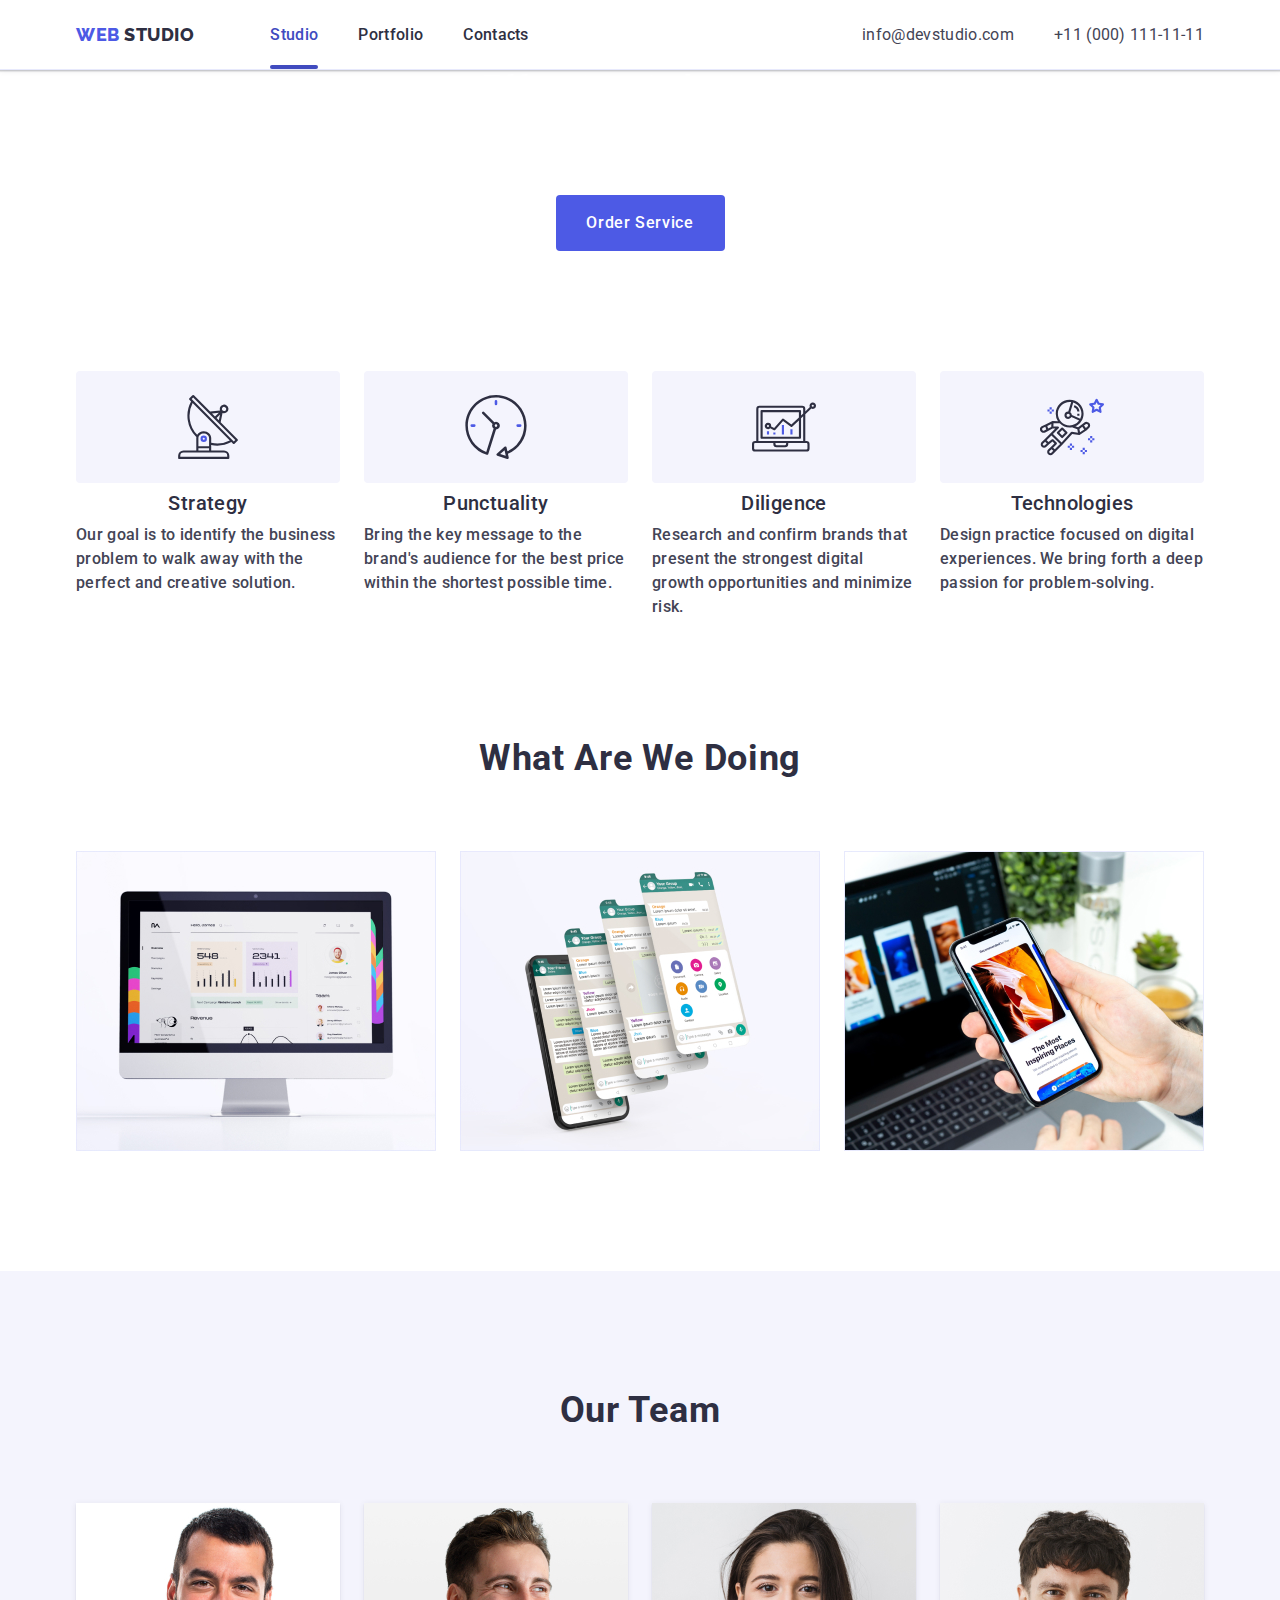
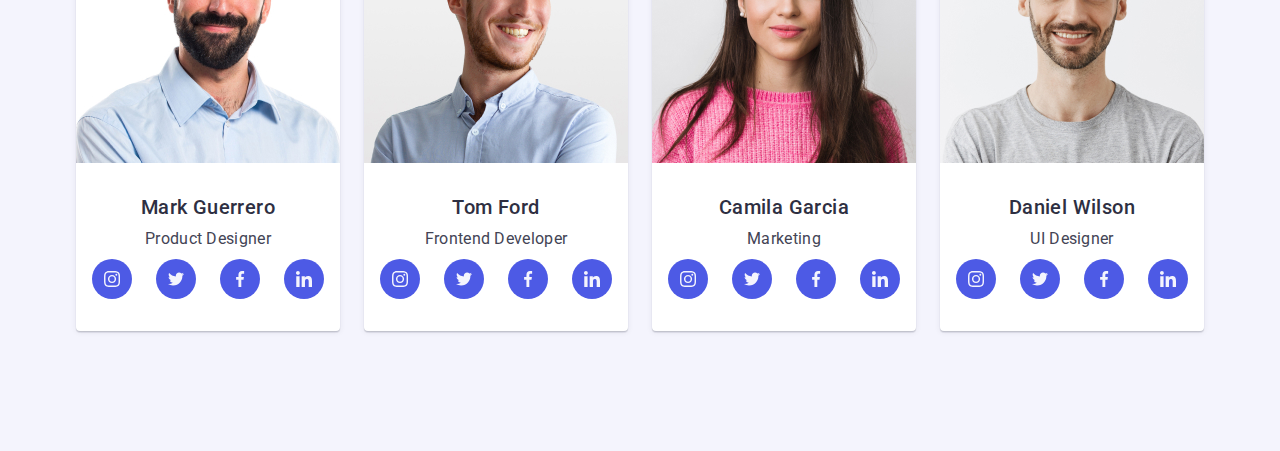
==== index.html @ 435ebafd "upg" ====
<!DOCTYPE html>
<html lang="en">

<head>
    <meta charset="UTF-8">
    <meta http-equiv="X-UA-Compatible" content="IE=edge">
    <meta name="viewport" content="width=device-width, initial-scale=1.0">
    <title>Studio</title>
    <link rel="preconnect" href="https://fonts.googleapis.com">
    <link rel="preconnect" href="https://fonts.gstatic.com" crossorigin>
    <link href="https://fonts.googleapis.com/css2?family=Raleway:wght@800&family=Roboto:wght@400;500;700&display=swap"
        rel="stylesheet">
    <link rel="stylesheet"
        href="https://cdnjs.cloudflare.com/ajax/libs/modern-normalize/1.1.0/modern-normalize.min.css">
    <link rel="stylesheet" href="./css/styles.css">
</head>

<body class="body">


    <!-- Header -->
    <header class="page-header">
        <div class="container header-container">
            <nav class="nav-logo">
                <a class="logo link" href="./index.html">Web
                    <span class="log">Studio</span>
                </a>

                <ul class="list list-menu">
                    <li class="list-menu-link">
                        <a class="menu link current" href="./index.html">Studio</a>
                    </li>
                    <li>
                        <a class="menu link" href="./portfolio.html">Portfolio</a>
                    </li>
                    <li>
                        <a class="menu link" href="">Contacts</a>
                    </li>
                </ul>
            </nav>

            <button type="button" class="mobile-menu-open js-open-menu" aria-expanded="false"
                aria-controls="mobile-menu">
                <svg class="mobile-menu-icon" width="32" height="22">
                    <use href="./images/icons.svg#icon-burger"></use>
                </svg>
            </button>

            <address class="address">
                <ul class="list numbers">
                    <li><a class="info link" href="mailto:info@devstudio.com">info@devstudio.com</a></li>
                    <li><a class="info link" href="tel:+110001111111">+11 (000) 111-11-11</a></li>
                </ul>
            </address>
        </div>

        <div class="mobile-menu js-menu-container">
            <div class="container mobile-menu-container">
                <button class="mobile-menu-close-btn js-close-menu">
                    <svg class="mobile-menu-close-icon" width="8" height="8">
                        <use href="./images/icons.svg#icon-close-black-18dp-2-1"></use>
                    </svg>
                </button>

                <ul class="mobile-menu-list">
                    <li class="mobile-menu-navigation">
                        <a href="./index.html">Studio</a>

                    </li>
                    <li class="mobile-menu-navigation">
                        <a href="./portfolio.html">Portfolio</a>
                    </li>
                    <li class="mobile-menu-navigation">
                        <a href="">Contacts</a>
                    </li>
                </ul>
                <address class="mobile-address">
                    <ul class="mobile-menu-address">
                        <li class="mobile-number mobile-item">
                            <a href="tel:+110001111111">+11 (000) 111-11-11</a>
                        </li>
                        <li class="mobile-mail mobile-item">
                            <a href="mailto:info@devstudio.com">
                                <h3>info@devstudio.com</h3>
                            </a>
                        </li>
                    </ul>
                </address>
                <div class="mobile-social-links">
                    <ul class="mobile-menu-social">
                        <li class="mobile-social-list">
                            <a class="mobile-social-list-icon" href="">
                                <svg class="mobile-button-icon" width="24" height="24">
                                    <use href="./images/icons.svg#icon-instagram"></use>
                                </svg>
                            </a>
                        </li>
                        <li class="mobile-social-list">
                            <a class="mobile-social-list-icon" href="">
                                <svg class="mobile-button-icon" width="24" height="24">
                                    <use href="./images/icons.svg#icon-twitter"></use>
                                </svg>
                            </a>
                        </li>
                        <li class="mobile-social-list">
                            <a class="mobile-social-list-icon" href="">
                                <svg class="mobile-button-icon" width="24" height="24">
                                    <use href="./images/icons.svg#icon-facebook"></use>
                                </svg>
                            </a>
                        </li>
                        <li class="mobile-social-list">
                            <a class="mobile-social-list-icon" href="">
                                <svg class="mobile-button-icon" width="24" height="24">
                                    <use href="./images/icons.svg#icon-linkedin"></use>
                                </svg>
                            </a>
                        </li>
                    </ul>
                </div>
            </div>
        </div>

    </header>

    <!-- Main -->
    <main class="main-content">

        <section class="one">
            <div class="container">
                <h1 class="hero">Effective Solutions for Your Business</h1>
                <button class="button" type="button" data-modal-open>Order Service</button>
            </div>
        </section>

        <section class="two">
            <div class="container">
                <h2 class="hidden" hidden>features</h2>
                <ul class="list tech">
                    <li class="first-tech">
                        <div class="icon-background">
                            <svg class="icon-antenna" width="64" height="64">
                                <use href="./images/icons.svg#icon-antenna"></use>
                            </svg>
                        </div>
                        <h3 class="features point">Strategy</h3>
                        <p class="features-text">Our goal is to identify the business problem to walk away with the
                            perfect
                            and creative
                            solution.
                        </p>
                    </li>
                    <li class="first-tech">
                        <div class="icon-background">
                            <svg class="icon-antenna" width="64" height="64">
                                <use href="./images/icons.svg#icon-clock"></use>
                            </svg>
                        </div>
                        <h3 class="features point">Punctuality</h3>
                        <p class="features-text">Bring the key message to the brand's audience for the best price
                            within
                            the
                            shortest possible
                            time.
                        </p>
                    </li>
                    <li class="first-tech">
                        <div class="icon-background">
                            <svg class="icon-antenna" width="64" height="64">
                                <use href="./images/icons.svg#icon-diagram"></use>
                            </svg>
                        </div>
                        <h3 class="features point">Diligence</h3>
                        <p class="features-text">Research and confirm brands that present the strongest digital
                            growth
                            opportunities and minimize
                            risk.
                        </p>
                    </li>
                    <li class="first-tech">
                        <div class="icon-background">
                            <svg class="icon-antenna" width="64" height="64">
                                <use href="./images/icons.svg#icon-astronaut"></use>
                            </svg>
                        </div>
                        <h3 class="features point">Technologies</h3>
                        <p class="features-text">Design practice focused on digital experiences. We bring forth a
                            deep
                            passion for
                            problem-solving.
                        </p>
                    </li>
                </ul>
            </div>
        </section>

        <section class="three">
            <div class="container">
                <h2 class="work">What are we doing</h2>
                <ul class="list works">
                    <li class="examples"><img src="./images/img1.jpg" alt="Computer" width="360"></li>
                    <li class="examples"><img src="./images/img2.jpg" alt="Phone" width="360"></li>
                    <li class="examples"><img src="./images/img3.jpg" alt="Computer-Phone" width="360"></li>
                </ul>
            </div>
        </section>

        <section class="four">
            <div class="container">
                <h2 class="team">Our Team</h2>
                <ul class="list workers">

                    <li class="image"><img src="./images/i1.jpg" alt="Photo" width="264">
                        <div class="name">
                            <h3 class="features names">Mark Guerrero</h3>
                            <p class="features-text position">Product Designer</p>
                            <ul class="social">
                                <li class="social-list">
                                    <a class="social-list-icon" href="">
                                        <svg class="button-icon" width="16" height="16">
                                            <use href="./images/icons.svg#icon-instagram"></use>
                                        </svg>
                                    </a>
                                </li>
                                <li class="social-list">
                                    <a class="social-list-icon" href="">
                                        <svg class="button-icon" width="16" height="16">
                                            <use href="./images/icons.svg#icon-twitter"></use>
                                        </svg>
                                    </a>
                                </li>
                                <li class="social-list">
                                    <a class="social-list-icon" href="">
                                        <svg class="button-icon" width="16" height="16">
                                            <use href="./images/icons.svg#icon-facebook"></use>
                                        </svg>
                                    </a>
                                </li>
                                <li class="social-list">
                                    <a class="social-list-icon" href="">
                                        <svg class="button-icon" width="16" height="16">
                                            <use href="./images/icons.svg#icon-linkedin"></use>
                                        </svg>
                                    </a>
                                </li>

                            </ul>
                        </div>
                    </li>

                    <li class="image"><img src="./images/i2.jpg" alt="Photo" width="264">
                        <div class="name">
                            <h3 class="features names">Tom Ford</h3>
                            <p class="features-text position">Frontend Developer</p>
                            <ul class="social">
                                <li class="social-list">
                                    <a class="social-list-icon" href="">
                                        <svg class="button-icon" width="16" height="16">
                                            <use href="./images/icons.svg#icon-instagram"></use>
                                        </svg>
                                    </a>
                                </li>
                                <li class="social-list">
                                    <a class="social-list-icon" href="">
                                        <svg class="button-icon" width="16" height="16">
                                            <use href="./images/icons.svg#icon-twitter"></use>
                                        </svg>
                                    </a>
                                </li>
                                <li class="social-list">
                                    <a class="social-list-icon" href="">
                                        <svg class="button-icon" width="16" height="16">
                                            <use href="./images/icons.svg#icon-facebook"></use>
                                        </svg>
                                    </a>
                                </li>
                                <li class="social-list">
                                    <a class="social-list-icon" href="">
                                        <svg class="button-icon" width="16" height="16">
                                            <use href="./images/icons.svg#icon-linkedin"></use>
                                        </svg>
                                    </a>
                                </li>

                            </ul>
                        </div>
                    </li>

                    <li class="image"><img src="./images/i3.jpg" alt="Photo" width="264">
                        <div class="name">
                            <h3 class="features names">Camila Garcia</h3>
                            <p class="features-text position">Marketing</p>
                            <ul class="social">
                                <li class="social-list">
                                    <a class="social-list-icon" href="">
                                        <svg class="button-icon" width="16" height="16">
                                            <use href="./images/icons.svg#icon-instagram"></use>
                                        </svg>
                                    </a>
                                </li>
                                <li class="social-list">
                                    <a class="social-list-icon" href="">
                                        <svg class="button-icon" width="16" height="16">
                                            <use href="./images/icons.svg#icon-twitter"></use>
                                        </svg>
                                    </a>
                                </li>
                                <li class="social-list">
                                    <a class="social-list-icon" href="">
                                        <svg class="button-icon" width="16" height="16">
                                            <use href="./images/icons.svg#icon-facebook"></use>
                                        </svg>
                                    </a>
                                </li>
                                <li class="social-list">
                                    <a class="social-list-icon" href="">
                                        <svg class="button-icon" width="16" height="16">
                                            <use href="./images/icons.svg#icon-linkedin"></use>
                                        </svg>
                                    </a>
                                </li>

                            </ul>
                        </div>
                    </li>

                    <li class="image"><img src="./images/i4.jpg" alt="Photo" width="264">
                        <div class="name">
                            <h3 class="features names">Daniel Wilson</h3>
                            <p class="features-text position">UI Designer</p>
                            <ul class="social">
                                <li class="social-list">
                                    <a class="social-list-icon" href="">
                                        <svg class="button-icon" width="16" height="16">
                                            <use href="./images/icons.svg#icon-instagram"></use>
                                        </svg>
                                    </a>
                                </li>
                                <li class="social-list">
                                    <a class="social-list-icon" href="">
                                        <svg class="button-icon" width="16" height="16">
                                            <use href="./images/icons.svg#icon-twitter"></use>
                                        </svg>
                                    </a>
                                </li>
                                <li class="social-list">
                                    <a class="social-list-icon" href="">
                                        <svg class="button-icon" width="16" height="16">
                                            <use href="./images/icons.svg#icon-facebook"></use>
                                        </svg>
                                    </a>
                                </li>
                                <li class="social-list">
                                    <a class="social-list-icon" href="">
                                        <svg class="button-icon" width="16" height="16">
                                            <use href="./images/icons.svg#icon-linkedin"></use>
                                        </svg>
                                    </a>
                                </li>

                            </ul>
                        </div>
                    </li>
                </ul>
            </div>
        </section>

        <!-- <section class="five">
            <div class="container">
                <h2 class="customers">Customers</h2>
                <ul class="customers-list">
                    <li class="customers-list-icon">
                        <a class="customers-icon" href="">
                            <svg class="customer" width="104" height="56">
                                <use href="./images/icons.svg#icon-customers1"></use>
                            </svg>
                        </a>
                    </li>
                    <li class="customers-list-icon">
                        <a class="customers-icon" href="">
                            <svg class="customer" width="104" height="56">
                                <use href="./images/icons.svg#icon-customers2"></use>
                            </svg>
                        </a>
                    </li>
                    <li class="customers-list-icon">
                        <a class="customers-icon" href="">
                            <svg class="customer" width="104" height="56">
                                <use href="./images/icons.svg#icon-customers3"></use>
                            </svg>
                        </a>
                    </li>
                    <li class="customers-list-icon">
                        <a class="customers-icon" href="">
                            <svg class="customer" width="104" height="56">
                                <use href="./images/icons.svg#icon-customers4"></use>
                            </svg>
                        </a>
                    </li>
                    <li class="customers-list-icon">
                        <a class="customers-icon" href="">
                            <svg class="customer" width="104" height="56">
                                <use href="./images/icons.svg#icon-customers5"></use>
                            </svg>
                        </a>
                    </li>
                    <li class="customers-list-icon">
                        <a class="customers-icon" href="">
                            <svg class="customer" width="104" height="56">
                                <use href="./images/icons.svg#icon-customers6"></use>
                            </svg>
                        </a>
                    </li>
                </ul>
            </div>
        </section> -->
    </main>

    <!-- Footer -->

    <!-- <footer class="dawn">

        <div class="container footer">
            <div class="dawn-logo">
                <a class="footer-logo link" href="./index.html">Web
                    <span class="logos">Studio</span>
                </a>
                <p class="solution">Increase the flow of customers and sales for your business with digital
                    marketing &
                    growth solutions.</p>
            </div>

            <div class="social-media-area">
                <p class="media">Social media</p>
                <ul class="media-list">
                    <li class="media-list-text">
                        <a class="social-media" href="">
                            <svg class="social-media-icon" width="24" height="24">
                                <use href="./images/icons.svg#icon-instagram"></use>
                            </svg>
                        </a>
                    </li>
                    <li class="media-list-text">
                        <a class="social-media" href="">
                            <svg class="social-media-icon" width="24" height="24">
                                <use href="./images/icons.svg#icon-twitter"></use>
                            </svg>
                        </a>
                    </li>
                    <li class="media-list-text">
                        <a class="social-media" href="">
                            <svg class="social-media-icon" width="24" height="24">
                                <use href="./images/icons.svg#icon-facebook"></use>
                            </svg>
                        </a>
                    </li>
                    <li class="media-list-text">
                        <a class="social-media" href="">
                            <svg class="social-media-icon" width="24" height="24">
                                <use href="./images/icons.svg#icon-linkedin"></use>
                            </svg>
                        </a>
                    </li>
                </ul>
            </div>

            <div class="subscribe-area">
                <p class="subscribe">Subscribe</p>
                <form class="subscribe-form">
                    <label class="subscribe-email">
                        <input type="email" name="user-email" class="subscribe-email-area" placeholder="E-mail">
                    </label>

                    <button type="submit" class="subscribe-submit">Subscribe
                        <svg class="subscribe-icon" width="24" height="24">
                            <use href="./images/icons.svg#icon-Frame-3"></use>
                        </svg>
                    </button>
                </form>
            </div>
        </div>


    </footer> -->

    <div class="modal is-hidden" data-modal>
        <div class="modal-window">
            <button class="modal-window-close" type="button" data-modal-close>
                <svg class="modal-icon" width="8" height="8">
                    <use href="./images/icons.svg#icon-close-black-18dp-2-1"></use>
                </svg>
            </button>

            <p class="contacts-back">Leave your contacts and we will call you back</p>

            <form class="modal-form">

                <div class="name-form">
                    <label class="modal-form-field" for="user-name">Name</label>
                    <div class="modal-form-input-wrapper">
                        <input id="user-name" type="text" name="user-name" class="modal-form-input" required
                            pattern="[a-zA-Z]+" minlength="5">
                        <svg class="modal-form-input-icon" width="18" height="24">
                            <use href="./images/icons.svg#icon-person-black"></use>
                        </svg>
                    </div>
                </div>

                <div class="name-form">
                    <label class="modal-form-field" for="user-phone">Phone</label>
                    <div class="modal-form-input-wrapper">
                        <input id="user-phone" type="text" name="user-name" class="modal-form-input" required
                            pattern="[0-9]{3}-[0-9]{3}-[0-9]{2}-[0-9]{2}" title="xxx-xxx-xx-xx">
                        <svg class="modal-form-input-icon" width="18" height="24">
                            <use href="./images/icons.svg#icon-phone-black"></use>
                        </svg>
                    </div>
                </div>

                <div class="name-form">
                    <label class="modal-form-field" for="user-email">Email</label>
                    <div class="modal-form-input-wrapper">
                        <input id="user-email" type="text" name="user-name" class="modal-form-input" required
                            title="example@example.com">
                        <svg class="modal-form-input-icon" width="18" height="24">
                            <use href="./images/icons.svg#icon-email-black"></use>
                        </svg>
                    </div>
                </div>

                <div class="modal-form-text">
                    <label class="modal-form-field" for="user-comment">Comment</label>
                    <textarea id="user-comment" name="user-comment" class="modal-form-massage"
                        placeholder="Text input"></textarea>
                </div>

                <div class="checkbox">
                    <input id="user-privacy" type="checkbox" value="true" name="user-privacy"
                        class="modal-form-check visually-hidden">
                    <label for="user-privacy" class="modal-form-check-description">
                        <span class="checkbox-icon">
                            <svg class="modal-form-check-icon" width="10" height="8">
                                <use href="./images/icons.svg#icon-checkbox"></use>
                            </svg>
                        </span>
                        I accept the terms and conditions of the
                        <a class="privacy-policy" href="">Privacy Policy</a>
                    </label>
                </div>

                <button type="submit" class="modal-submit">Send</button>

            </form>
        </div>
    </div>


    <script src="./js/mobile-menu.js"></script>
    <script src="./js/modal.js"></script>
</body>

</html>
---- css/styles.css ----
/* main color #2E2F42 */
/* logo and button colour #4D5AE5 */
/* background color hero #2E2F42 */
/* text colour hero #ffffff */
/* <p> colour #434455 */
:root {
  --main-text-color: #2e2f42;
  --logo-button-color: #4d5ae5;
  --background-hero-color: #2e2f42;
  --paragraph-color: #434455;
}

img {
  display: block;
}

/* .container {
  width: 1158px;
  margin: 0 auto;
  padding-left: 15px;
  padding-right: 15px;
} */

ul {
  margin: 0;
  padding: 0;
}

a {
  text-decoration: none;
}

li {
  list-style: none;
}

h1,
h2,
h3,
p {
  margin: 0;
}

/*=================== Body ==================*/

.body {
  font-family: "Roboto", sans-serif;
  color: #434455;
  background-color: #ffffff;
}

/*===================== Header ========================*/

.page-header {
  border-bottom: 1px solid #e7e9fc;
  box-shadow: 0px 2px 1px rgba(46, 47, 66, 0.08),
    0px 1px 1px rgba(46, 47, 66, 0.16), 0px 1px 6px rgba(46, 47, 66, 0.08);
}
.header-container {
  display: flex;
}

/* ==============LOGO=============== */

.logo {
  font-family: "Raleway", sans-serif;
  font-weight: 800;
  font-size: 18px;
  line-height: 1.17;
  letter-spacing: 0.03em;
  text-transform: uppercase;
  color: var(--logo-button-color);
  text-decoration: none;
  margin-right: 76px;
  padding: 24px 0;
}

.log {
  color: var(--main-text-color);
}

/*===================== Header + Navigation ======================*/

.container {
  padding-left: 16px;
  padding-right: 16px;
  margin-left: auto;
  margin-right: auto;
}
@media screen and (min-width: 320px) {
  .nav-logo {
    display: flex;
    align-items: center;
  }

  .list-menu {
    align-items: center;
    gap: 40px;
    display: flex;
  }

  .menu {
    padding-top: 24px;
    padding-bottom: 24px;
    font-weight: 500;
    line-height: 1.5;
    letter-spacing: 0.02em;
    color: var(--main-text-color);
    position: relative;
    transition: color 250ms cubic-bezier(0.4, 0, 0.2, 1);
  }

  .list-menu-link {
    position: relative;
  }
  .current {
    color: #404bbf;
  }

  .current::after {
    content: "";

    position: absolute;
    display: block;
    left: 0;
    bottom: -1px;
    width: 100%;
    height: 4px;
    background-color: #404bbf;
    border-radius: 2px;
    transition: opacity 250ms cubic-bezier(0.4, 0, 0.2, 1);
  }

  .menu:hover::after,
  .menu:focus::after {
    opacity: 1;
  }

  .numbers {
    width: 100%;
    display: flex;
    flex-direction: column;
    gap: 0;
  }

  .address {
    font-style: normal;
  }

  .info {
    line-height: 1.5;
    letter-spacing: 0.02em;
    color: #434455;
    transition: color 250ms cubic-bezier(0.4, 0, 0.2, 1);
  }

  .list .link:hover,
  .list .link:focus {
    color: #404bbf;
  }
}
@media screen and (max-width: 767px) {
  .container {
    max-width: 428px;
  }

  .mobile-social-links {
    max-width: 328px;
  }

  .nav-logo .list-menu {
    display: none;
  }

  .container .address {
    display: none;
  }
  .nav-logo .list-menu {
    display: none;
  }

  .container .address {
    display: none;
  }
}

@media screen and (min-width: 768px) and (max-width: 1157px) {
  .container {
    max-width: 768px;
  }
}

@media screen and (min-width: 1158px) {
  .container {
    max-width: 1158px;
    padding-left: 15px;
    padding-right: 15px;
  }
}

@media screen and (max-width: 767px) {
  .header-container {
    align-items: center;
    justify-content: space-between;
  }

  .mobile-menu-open {
    background-color: transparent;
    border: none;
    padding: 0;
    line-height: 0;
  }

  .mobile-menu {
    position: fixed;
    width: 100%;
    height: 100%;
    max-height: 796px;
    top: 0;
    left: 0;
    z-index: 1000;
    background-color: #ffffff;
    box-shadow: 0 0 0 100vmax rgba(0, 0, 0, 0.5);

    opacity: 0;
    visibility: hidden;
    pointer-events: none;
    transition: 500ms linear, visibility 500ms linear;
  }

  .mobile-menu.is-open {
    opacity: 1;
    visibility: visible;
    pointer-events: auto;
  }

  .mobile-menu-container {
    position: relative;
    padding-left: 40px;
    padding-top: 80px;
    padding-bottom: 40px;
  }

  .mobile-menu-close-btn {
    position: absolute;
    top: 24px;
    right: 24px;
    width: 24px;
    height: 24px;
    border-radius: 50%;
    display: flex;
    align-items: center;
    justify-content: center;
    background-color: #e7e9fc;
    border: 1px solid rgba(0, 0, 0, 0.1);
    padding: 0;
  }

  .mobile-menu-navigation {
    margin-bottom: 40px;
    font-weight: 700;
    font-size: 36px;
    line-height: 1.11;
    letter-spacing: 0.02em;
    text-transform: capitalize;
    display: list-item;
    text-decoration: none;
  }

  .mobile-address {
    font-style: normal;
  }

  .mobile-menu-address {
    display: block;
    margin-top: 284px;
  }

  .mobile-number {
    color: #434445;
    font-weight: bold;
    font-size: 36px;
    line-height: 40px;
    letter-spacing: 0.02em;
  }

  .mobile-item {
    margin-bottom: 40px;
  }

  .mobile-mail {
    text-decoration: none;
    list-style: none;
    font-size: 20px;
    line-height: 24px;
    color: #434455;
  }

  .mobile-menu-social {
    display: flex;
    gap: 56px;
    padding-left: 0;
  }

  .mobile-social-list {
    width: 40px;
    height: 40px;
    list-style: none;
  }

  .mobile-social-list-icon {
    width: 100%;
    height: 100%;
    background-color: #4d5ae5;
    border-radius: 50%;
    display: flex;
    align-items: center;
    justify-content: center;
    transition: background-color 250ms cubic-bezier(0.4, 0, 0.2, 1);
  }

  .mobile-button-icon {
    fill: #f4f4fd;
  }
}

@media screen and (min-width: 768px) {
  .mobile-menu {
    display: none;
  }
  .mobile-menu-open {
    display: none;
  }

  .header-container {
    display: flex;
    align-items: center;
    justify-content: space-between;
  }
}

@media screen and (min-width: 1158px) {
  .list-menu {
    display: flex;
  }

  .numbers {
    align-items: center;
    flex-direction: row;
    gap: 40px;
  }
}

/*============================= Main Content ==========================*/

/*================ Section 1 =================*/
@media screen and (max-width: 767px) {
  .one {
    background-color: var(--background-hero-color);
    padding: 112px 0;
    max-width: 428px;
    margin-left: auto;
    margin-right: auto;
    background-image: linear-gradient(
      rgba(46, 47, 66, 0.7),
      rgba(46, 47, 66, 0.7)
    );
    background-repeat: no-repeat;
    background-position: center;
    background-size: cover;
  }
}

@media screen and (min-width: 428px) {
  .hero {
    font-size: 36px;
    line-height: 1.07;
    text-align: center;
    letter-spacing: 0.02em;
    color: #ffffff;
    max-width: 320px;
    margin: auto;
    margin-bottom: 48px;
  }
  .button {
    background-color: var(--logo-button-color);
    font-family: "Roboto", sans-serif;
    font-weight: 500;
    font-size: 16px;
    line-height: 1.5;
    letter-spacing: 0.04em;
    color: #ffffff;
    display: block;
    min-width: 169px;
    height: 56px;
    border: none;
    border-radius: 4px;
    cursor: pointer;
    margin: auto;
    transition: background-color 250ms cubic-bezier(0.4, 0, 0.2, 1);
  }

  .button:hover,
  .button:focus {
    background-color: #404bbf;
    cursor: pointer;
  }
}

@media screen and (min-device-pixel-ratio: 2) and (max-width: 767px),
  screen and (min-resolution: 192dpi) and (max-width: 767px),
  screen and (min-resolution: 2dppx) and (max-width: 767px) {
  .one {
    background-image: linear-gradient(
        rgba(46, 47, 66, 0.7),
        rgba(46, 47, 66, 0.7)
      ),
      url(../images/@x2/bg-mobile-@2x.jpg);
  }
}

@media screen and (min-width: 768px) and (max-width: 1157px) {
  .one {
    padding: 112px 0;
    max-width: 768px;
    background-image: linear-gradient(
        rgba(46, 47, 66, 0.7),
        rgba(46, 47, 66, 0.7)
      ),
      url(../images/tablet@2x/bg-tablet@1x.jpg);
  }
  .hero {
    margin-bottom: 26px;
    font-weight: 700;
    font-size: 56px;
    max-width: 496px;
  }
}

@media screen and (min-device-pixel-ratio: 2) and (min-width: 768px),
  screen and (min-resolution: 192dpi) and (min-width: 768px),
  screen and (min-resolution: 2dppx) and (min-width: 768px) {
  .one {
    background-image: linear-gradient(
        rgba(46, 47, 66, 0.7),
        rgba(46, 47, 66, 0.7)
      ),
      url(../images/tablet@2x/bg-tablet@2x.jpg);
  }
}

@media screen and (min-width: 1158px) {
  .one {
    max-width: 1440px;
    max-height: 600px;
  }
}

/*==================== Section 2 ===================*/

@media screen and (min-width: 428px) {
  .two {
    padding-top: 96px;
    padding-bottom: 96px;
  }
  .list.tech {
    display: flex;
    gap: 72px;
  }

  .features.point {
    margin-bottom: 8px;
  }
  .features {
    text-align: center;
    font-weight: 700;
    font-size: 36px;
    line-height: 1.2;
    letter-spacing: 0.02em;
    color: var(--main-text-color);
  }
  .features-text {
    font-size: 16px;
    font-weight: 500;
    line-height: 1.5;
    letter-spacing: 0.02em;
    color: var(--paragraph-color);
  }
}

@media screen and (max-width: 767px) {
  .list.tech {
    flex-direction: column;
  }
}
@media screen and (min-width: 428px) and (max-width: 1157px) {
  .icon-background {
    display: none;
  }
}

@media screen and (min-width: 768px) {
  .list.tech {
    display: flex;
    gap: 24px;
  }
}

@media screen and (min-width: 1158px) {
  .two {
    padding-top: 120px;
    padding-bottom: 120px;
  }
  .list.tech {
    display: flex;
    gap: 24px;
  }
  .first-tech {
    width: calc((100% - 72px) / 4);
  }
  .features.point {
    margin-bottom: 8px;
  }

  .features {
    font-weight: 500;
    font-size: 20px;
    line-height: 1.2;
    letter-spacing: 0.02em;
    color: var(--main-text-color);
  }

  .features-text {
    line-height: 1.5;
    letter-spacing: 0.02em;
    color: var(--paragraph-color);
  }

  .icon-background {
    display: flex;
    align-items: center;
    justify-content: center;
    height: 112px;
    background-color: #f4f4fd;
    border-radius: 4px;
    margin-bottom: 8px;
  }
}

/*======================= Section 3 =================*/

@media screen and (max-width: 1157px) {
  .three {
    display: none;
  }
}

@media screen and (min-width: 1158px) {
  .three {
    padding-bottom: 120px;
  }

  .work {
    font-size: 36px;
    line-height: 1.11;
    text-align: center;
    letter-spacing: 0.02em;
    text-transform: capitalize;
    color: var(--main-text-color);
    margin-bottom: 72px;
  }
  .list.works {
    gap: 24px;
    display: flex;
  }
}

/*====================== Section 4 ========================*/

@media screen and (min-width: 428px) {
  .four {
    background-color: #f4f4fd;
    padding-top: 96px;
    padding-bottom: 96px;
  }
  .team {
    font-size: 36px;
    line-height: 1.11;
    text-align: center;
    letter-spacing: 0.02em;
    text-transform: capitalize;
    color: var(--main-text-color);
    margin-bottom: 72px;
  }
  .list.workers {
    gap: 72px;
    display: flex;
  }
  .image {
    background-color: #ffffff;
    border-radius: 0px 0px 4px 4px;
    box-shadow: 0px 1px 6px rgba(46, 47, 66, 0.08),
      0px 1px 1px rgba(46, 47, 66, 0.16), 0px 2px 1px rgba(46, 47, 66, 0.08);
  }
  .name {
    padding-top: 32px;
    padding-bottom: 32px;
    padding-left: 0px;
    padding-right: 0px;
  }
  .features.names {
    font-weight: 500;
    font-size: 20px;
    line-height: 24px;
    text-align: center;
    margin-bottom: 8px;
  }
  .features-text.position {
    font-weight: 400;
    font-size: 16px;
    line-height: 24px;
    text-align: center;
    margin-bottom: 8px;
  }
  .social {
    display: flex;
    justify-content: center;
    gap: 24px;
    padding-left: 0;
  }
  .social-list {
    width: 40px;
    height: 40px;
    list-style: none;
  }

  .social-list-icon {
    width: 100%;
    height: 100%;
    background-color: #4d5ae5;
    border-radius: 50%;
    display: flex;
    align-items: center;
    justify-content: center;
    transition: background-color 250ms cubic-bezier(0.4, 0, 0.2, 1);
  }

  .social-list-icon:hover,
  .social-list-icon:focus {
    background-color: #404bbf;
  }

  .button-icon {
    fill: #f4f4fd;
  }
}

@media screen and (max-width: 767px) {
  .list.workers {
    flex-direction: column;
  }
}

@media screen and (min-width: 768px) {
  .list.workers {
    display: flex;
  }
}

@media screen and (min-width: 1158px) {
  .four {
    background-color: #f4f4fd;
    padding-top: 120px;
    padding-bottom: 120px;
  }
  .list.workers {
    gap: 24px;
  }
}

/*======================= Section 5 =======================*/

/* .five {
  padding-top: 120px;
  padding-bottom: 120px;
}

.customers {
  font-size: 36px;
  line-height: 1.1;
  color: var(--main-text-color);
  margin-bottom: 72px;
  text-align: center;
}

.customers-list {
  display: flex;
  gap: 24px;
  list-style: none;
  padding-left: 0;
  margin: 0;
}

.customers-list-icon {
  width: calc((100% - 120px) / 6);
  height: 88px;
}

.customers-icon {
  width: 100%;
  height: 100%;
  border: 1px solid #8e8f99;
  border-radius: 4px;
  display: flex;
  align-items: center;
  justify-content: center;
  color: #8e8f99;
  transition: border-color 250ms cubic-bezier(0.4, 0, 0.2, 1),
    color 250ms cubic-bezier(0.4, 0, 0.2, 1);
}

.customers-icon:hover,
.customers-icon:focus {
  border-color: #404bbf;
  color: #404bbf;
}

.customer {
  fill: currentColor;
} */

/*====================== Footer ==================*/
/* .footer {
  display: flex;
  align-items: baseline;
}

.dawn {
  background-color: var(--background-hero-color);
  padding-top: 100px;
  padding-bottom: 100px;
}

.dawn-logo {
  margin-right: 120px;
}

.footer-logo {
  font-family: "Raleway", sans-serif;
  font-weight: 800;
  font-size: 18px;
  line-height: 1.17;
  letter-spacing: 0.03em;
  text-transform: uppercase;
  color: var(--logo-button-color);
  text-decoration: none;
  display: inline-block;
  margin-bottom: 16px;
}

.logos {
  color: #f4f4fd;
}

.solution {
  color: #f4f4fd;
  width: 264px;
  line-height: 1.5;
}

.social-media-area {
  margin-right: 80px;
}

.media {
  font-weight: 500;
  font-size: 16px;
  line-height: 1.5;
  letter-spacing: 0.02em;
  color: #ffffff;
  margin-bottom: 16px;
}

.media-list {
  display: flex;
  gap: 16px;
  list-style: none;
}

.media-list-text {
  width: 40px;
  height: 40px;
}

.social-media {
  width: 100%;
  height: 100%;
  background-color: var(--logo-button-color);
  border-radius: 50%;
  display: flex;
  align-items: center;
  justify-content: center;
  transition: background-color 250ms cubic-bezier(0.4, 0, 0.2, 1);
}

.social-media:hover,
.social-media:focus {
  background-color: #31d0aa;
}

.social-media-icon {
  fill: #f4f4fd;
}

.subscribe {
  font-weight: 500;
  font-size: 16px;
  line-height: 1.5;
  letter-spacing: 0.02em;
  text-align: left;
  color: #ffffff;
  margin-bottom: 16px;
}

.subscribe-form {
  display: flex;
}

.subscribe-email {
  margin-right: 24px;
}

.subscribe-email-area {
  width: 264px;
  height: 40px;
  border: 1px solid #ffffff;
  background-color: transparent;
  font-size: 12px;
  line-height: 1.5;
  letter-spacing: 0.04em;
  padding-left: 16px;
  filter: drop-shadow(0px 4px 4px rgba(0, 0, 0, 0.15));
  border-radius: 4px;
  color: #ffffff;
}

.subscribe-email-area::placeholder {
  color: #ffffff;
}

.subscribe-submit {
  justify-content: center;
  background-color: var(--logo-button-color);
  font-family: "Roboto", sans-serif;
  font-weight: 500;
  font-size: 16px;
  line-height: 1.5;
  letter-spacing: 0.04em;
  color: #ffffff;
  min-width: 165px;
  height: 40px;
  display: flex;
  align-items: center;
  border: none;
  border-radius: 4px;
  padding: 0;
  margin: 0;
  cursor: pointer;
  transition: background-color 250ms cubic-bezier(0.4, 0, 0.2, 1);
}

.subscribe-submit:hover,
.subscribe-submit:focus {
  color: #ffffff;
  background-color: #404bbf;
  cursor: pointer;
  border: 1px solid transparent;
  border-radius: 4px;
  transition: background-color 250ms cubic-bezier(0.4, 0, 0.2, 1);
}

.subscribe-icon {
  margin-left: 16px;
} */

/*============================= PORTFOLIO =====================*/

/*===================== Section 1 ==================*/

.tack {
  padding-top: 96px;
  padding-bottom: 120px;
}

.list.tacks {
  justify-content: center;
  gap: 24px;
  margin-bottom: 72px;
  display: flex;
}

.buttons {
  font-family: "Roboto", sans-serif;
  font-weight: 500;
  font-size: 16px;
  line-height: 1.5;
  letter-spacing: 0.04em;
  color: var(--logo-button-color);
  background-color: #f4f4fd;
  padding-top: 12px;
  padding-bottom: 12px;
  padding-left: 24px;
  padding-right: 24px;
  border: 1px solid #e7e9fc;
  border-radius: 4px;
  transition: color 250ms cubic-bezier(0.4, 0, 0.2, 1),
    background-color 250ms cubic-bezier(0.4, 0, 0.2, 1),
    border-color 250ms cubic-bezier(0.4, 0, 0.2, 1),
    box-shadow 250ms cubic-bezier(0.4, 0, 0.2, 1);
}
.buttons:hover,
.buttons:focus {
  color: #ffffff;
  background-color: #404bbf;
  cursor: pointer;
  border: 1px solid transparent;
  border-radius: 4px;
  box-shadow: 0px 3px 1px rgba(0, 0, 0, 0.1), 0px 2px 1px rgba(0, 0, 0, 0.08),
    0px 2px 2px rgba(0, 0, 0, 0.12);
}

/*============================= Section 2 ======================*/

.list.opportunity {
  display: flex;
  flex-wrap: wrap;
  column-gap: 24px;
  row-gap: 48px;
}

.container .aplication {
  display: flex;
}

.aplication {
  width: calc((100% - 48px) / 3);
}

.numeric {
  padding: 32px 16px;
  border: 1px solid #e7e9fc;
  border-top: none;
}

.aplication .link:hover,
.aplication .link:focus {
  box-shadow: 0px 1px 6px rgba(46, 47, 66, 0.08),
    0px 1px 1px rgba(46, 47, 66, 0.16), 0px 2px 1px rgba(46, 47, 66, 0.08);
}

.link {
  text-decoration: none;
}

.image-link {
  transition: box-shadow 250ms cubic-bezier(0.4, 0, 0.2, 1);
}

.list-text {
  font-weight: 500;
  font-size: 20px;
  line-height: 1.2;
  letter-spacing: 0.02em;
  color: var(--main-text-color);
  margin-bottom: 8px;
}

.paint {
  position: relative;
  overflow: hidden;
}

.paint-text {
  position: absolute;
  top: 0;
  font-size: 16px;
  line-height: 1.5;
  letter-spacing: 0.02em;
  color: #f4f4fd;
  padding: 40px 32px;
  background-color: #4d5ae5;
  height: 100%;
  width: 100%;
  transform: translateY(100%);
  transition: transform 250ms cubic-bezier(0.4, 0, 0.2, 1);
}

.image-link:hover .paint-text,
.image-link:focus .paint-text {
  transform: translateY(0%);
}

/* ================= MODAL WINDOW =============== */

.modal {
  position: fixed;
  top: 0;
  left: 0;
  width: 100%;
  height: 100%;
  background-color: rgba(46, 47, 66, 0.4);
  transition: opacity 250ms cubic-bezier(0.4, 0, 0.2, 1),
    visibility 250ms cubic-bezier(0.4, 0, 0.2, 1);
}

.is-hidden {
  opacity: 0;
  visibility: hidden;
  pointer-events: none;
}

.modal-window {
  position: absolute;
  top: 50%;
  left: 50%;
  transform: translate(-50%, -50%) scale(1);
  width: 408px;
  min-height: 576px;
  background: #fcfcfc;
  box-shadow: 0px 1px 1px rgba(0, 0, 0, 0.14), 0px 1px 3px rgba(0, 0, 0, 0.12),
    0px 2px 1px rgba(0, 0, 0, 0.2);
  border-radius: 4px;
  transition: transform 250ms cubic-bezier(0.4, 0, 0.2, 1);
  padding-top: 72px;
  padding-right: 24px;
  padding-bottom: 24px;
  padding-left: 24px;
}

.modal-window-close {
  position: absolute;
  top: 24px;
  right: 24px;
  width: 24px;
  height: 24px;
  border-radius: 50%;
  display: flex;
  align-items: center;
  justify-content: center;
  background-color: #e7e9fc;
  border: 1px solid rgba(0, 0, 0, 0.1);
  padding: 0;
  cursor: pointer;
  transition: background-color 250ms cubic-bezier(0.4, 0, 0.2, 1),
    border 250ms cubic-bezier(0.4, 0, 0.2, 1);
}
.modal-window-close:hover,
.modal-window-close:focus {
  background-color: #404bbf;
  border: none;
  fill: #ffffff;
}

.modal-icon {
  transition: fill 250ms cubic-bezier(0.4, 0, 0.2, 1);
}

/* ======================== Modal Form ===================== */

.contacts-back {
  display: flex;
  justify-content: center;
  margin-bottom: 16px;
  font-family: Roboto;
  font-size: 16px;
  font-weight: 500;
  line-height: 24px;
  letter-spacing: 0.02em;
  text-align: center;
  color: rgba(46, 47, 66, 1);
}

.modal-form {
  display: flex;
  flex-direction: column;
}
.name-form {
  margin-bottom: 8px;
}

.modal-form-field {
  font-size: 12px;
  line-height: 1.17;
  letter-spacing: 0.04em;
  color: #8e8f99;
  display: block;
  margin-bottom: 4px;
}

.modal-form-input-wrapper {
  position: relative;
}

.modal-form-input {
  width: 100%;
  height: 40px;
  border: 1px solid rgba(46, 47, 66, 0.2);
  border-radius: 4px;
  background-color: transparent;
  padding-left: 38px;
  outline: transparent;
  transition: border-color 250ms cubic-bezier(0.4, 0, 0.2, 1);
}

.modal-form-input:focus {
  border-color: #4d5ae5;
  fill: #4d5ae5;
}

.modal-form-input-icon {
  position: absolute;
  left: 16px;
  top: 50%;
  transform: translateY(-50%);
  transition: fill 250ms cubic-bezier(0.4, 0, 0.2, 1);
}

.modal-form-input:focus + .modal-form-input-icon {
  fill: var(--logo-button-color);
}

.modal-form-text {
  margin-bottom: 16px;
}

.modal-form-massage {
  width: 100%;
  height: 120px;
  font-size: 12px;
  line-height: 1.17;
  letter-spacing: 0.04em;
  color: rgba(46, 47, 66, 0.4);
  border: 1px solid rgba(46, 47, 66, 0.2);
  border-radius: 4px;
  background-color: transparent;
  padding: 8px 16px;
  outline: transparent;
  resize: none;
  transition: border-color 250ms cubic-bezier(0.4, 0, 0.2, 1);
}

.modal-form-massage:focus {
  border-color: #4d5ae5;
}

.checkbox {
  margin-bottom: 24px;
}

.modal-form-check {
  position: absolute;
  -webkit-appearance: none;
  -moz-appearance: none;
  appearance: none;
}

.modal-form-check:checked + .modal-form-check-description .checkbox-icon {
  background-color: #404bbf;
  border: none;
  fill: #ffffff;
  border-color: #404bbf;
}

.modal-form-check-description {
  font-size: 12px;
  line-height: 1.17;
  letter-spacing: 0.04em;
  color: #8e8f99;
}

.checkbox-icon {
  width: 16px;
  height: 16px;
  border: 1px solid #2e2f42;
  border-radius: 2px;
  display: inline-flex;
  align-items: center;
  justify-content: center;
  fill: transparent;
}

.privacy-policy {
  color: #4d5ae5;
}

.modal-submit {
  align-self: center;
  display: block;
  min-width: 169px;
  height: 56px;
  font-family: "Roboto", sans-serif;
  font-weight: 500;
  font-size: 16px;
  line-height: 1.5;
  letter-spacing: 0.04em;
  color: #ffffff;
  cursor: pointer;
  background-color: #4d5ae5;
  border: none;
  border-radius: 4px;
  transition: background-color 250ms cubic-bezier(0.4, 0, 0.2, 1);
}

.modal-submit:hover,
.modal-submit:focus {
  background-color: #404bbf;
  cursor: pointer;
  border: 1px solid transparent;
  border-radius: 4px;
  box-shadow: 0px 3px 1px rgba(0, 0, 0, 0.1), 0px 2px 1px rgba(0, 0, 0, 0.08),
    0px 2px 2px rgba(0, 0, 0, 0.12);
  transition: box-shadow 250ms cubic-bezier(0.4, 0, 0.2, 1);
}

/* ================================================================================ */
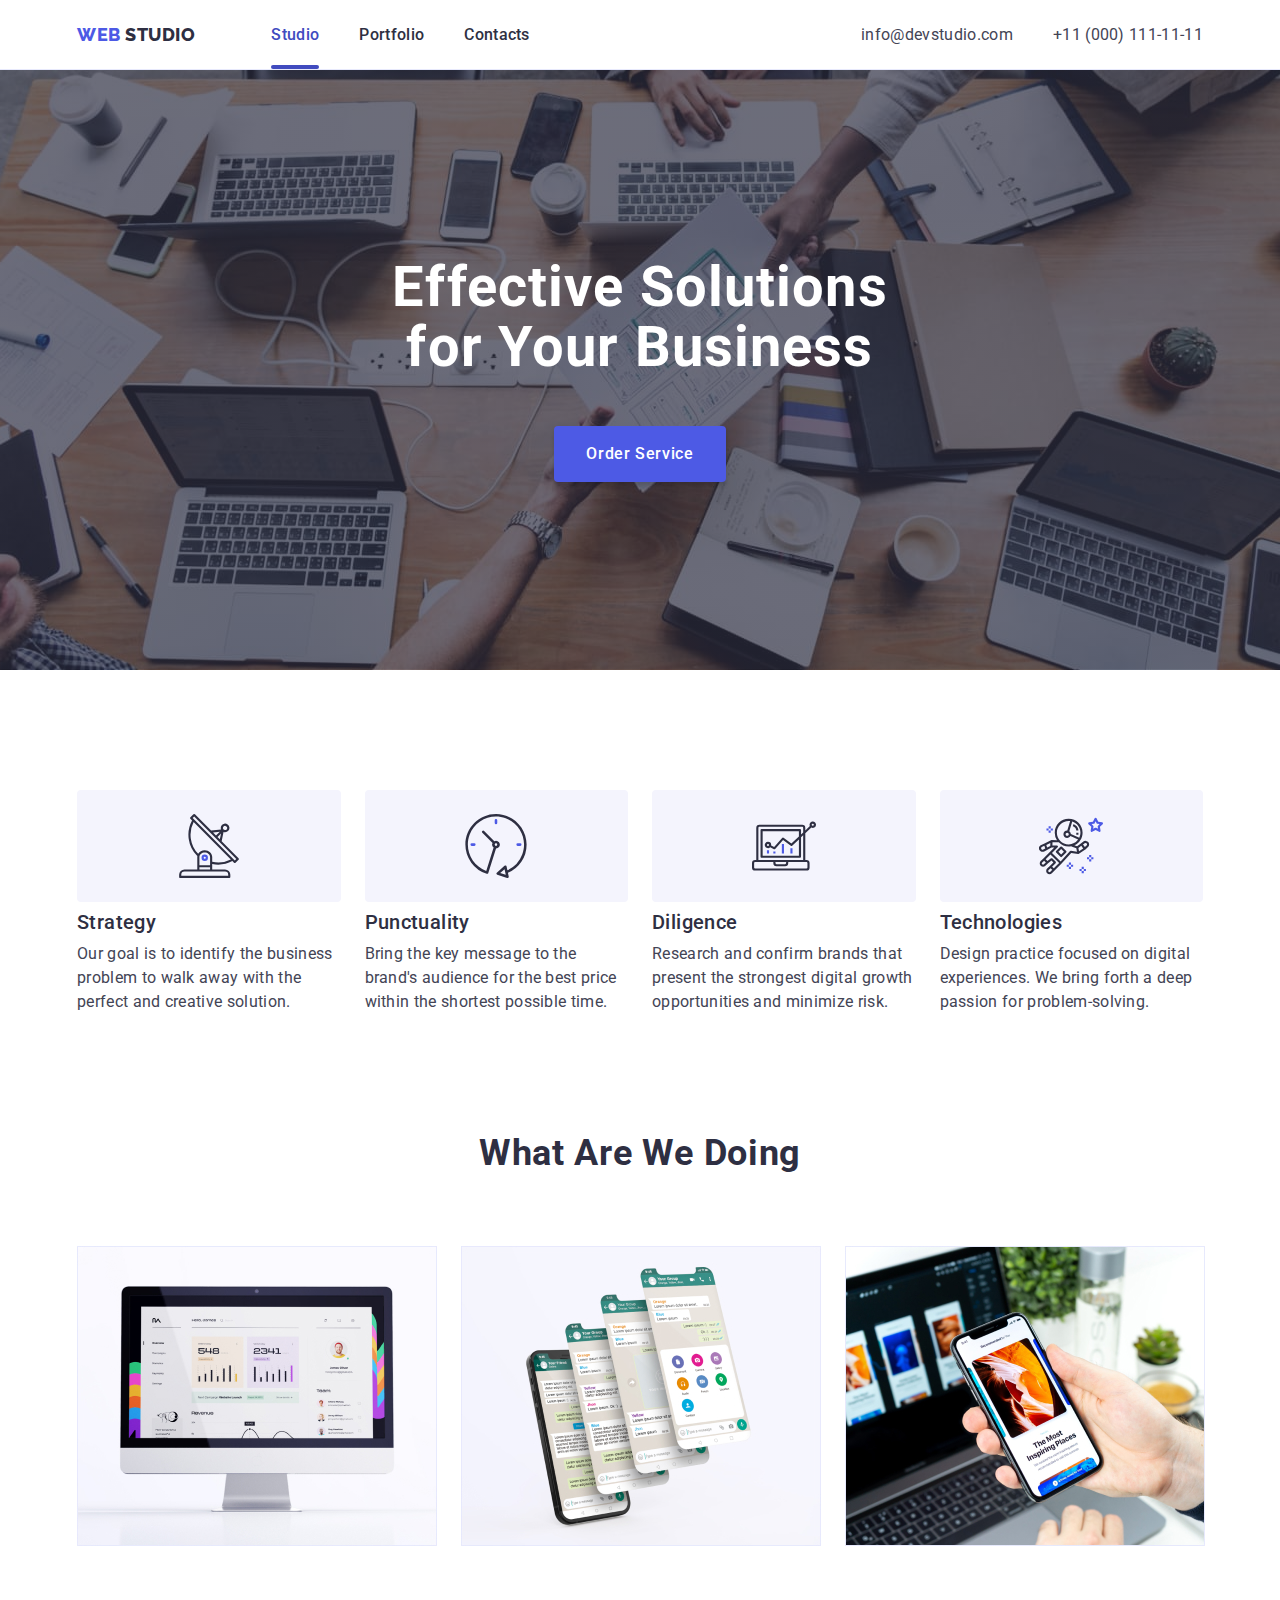
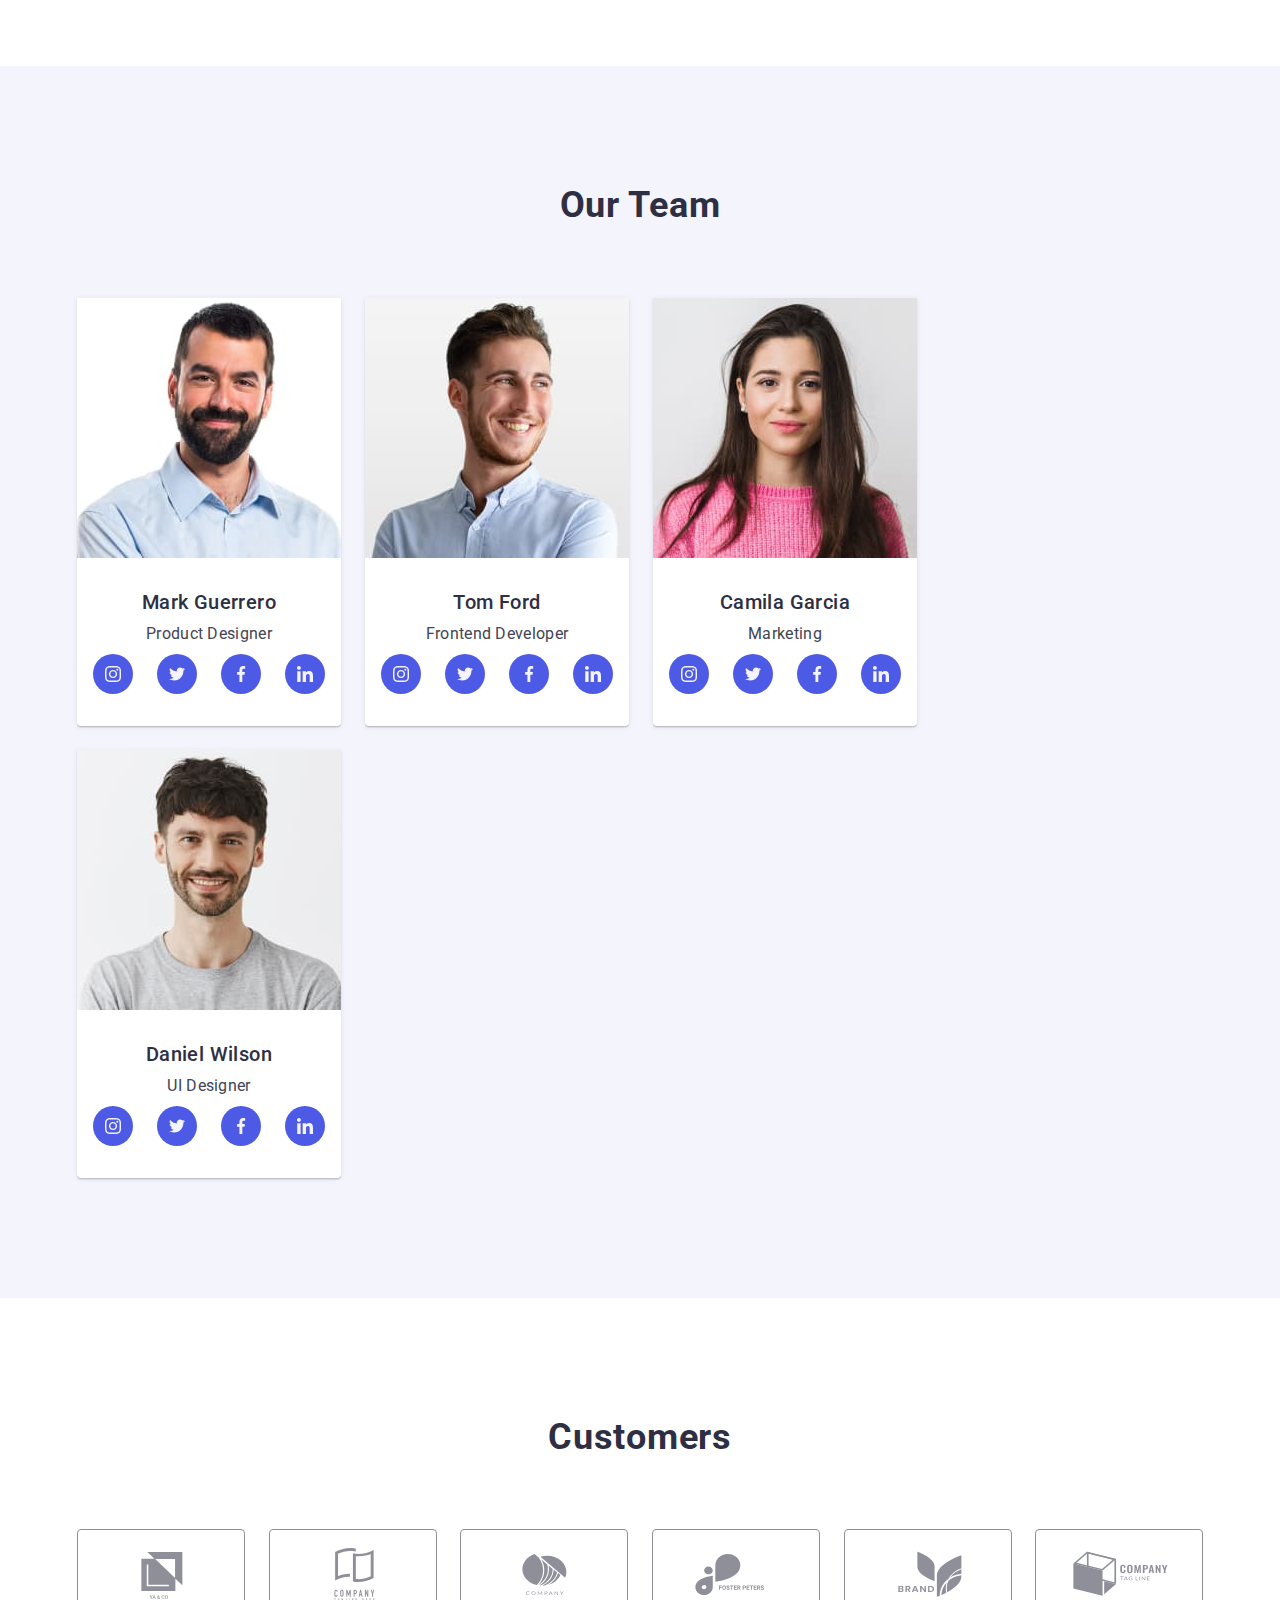
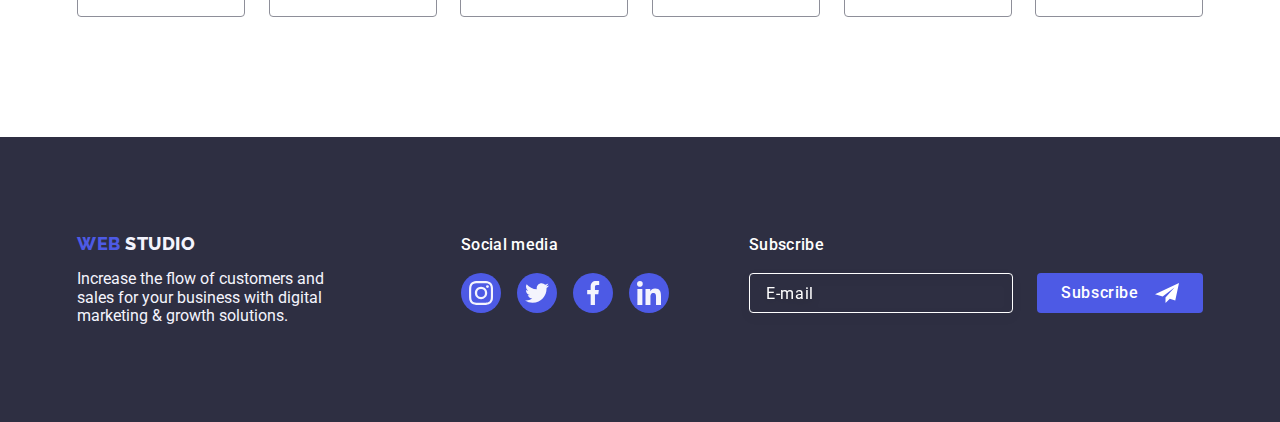
==== commit a7ba455c: "upg" ====
--- a/index.html
+++ b/index.html
@@ -198,9 +198,15 @@
             <div class="container">
                 <h2 class="work">What are we doing</h2>
                 <ul class="list works">
-                    <li class="examples"><img src="./images/img1.jpg" alt="Computer" width="360"></li>
-                    <li class="examples"><img src="./images/img2.jpg" alt="Phone" width="360"></li>
-                    <li class="examples"><img src="./images/img3.jpg" alt="Computer-Phone" width="360"></li>
+                    <li class="examples">
+                        <img src="./images/img1.jpg" alt="Computer" width="360">
+                    </li>
+                    <li class="examples">
+                        <img src="./images/img2.jpg" alt="Phone" width="360">
+                    </li>
+                    <li class="examples">
+                        <img src="./images/img3.jpg" alt="Computer-Phone" width="360">
+                    </li>
                 </ul>
             </div>
         </section>
@@ -210,7 +216,9 @@
                 <h2 class="team">Our Team</h2>
                 <ul class="list workers">
 
-                    <li class="image"><img src="./images/i1.jpg" alt="Photo" width="264">
+                    <li class="image">
+                        <img srcset="./images/mark1x.jpg 1x, ./images/mark@2x.jpg 2x" src="./images/mark1x.jpg"
+                            alt="Photo" width="264" height="260">
                         <div class="name">
                             <h3 class="features names">Mark Guerrero</h3>
                             <p class="features-text position">Product Designer</p>
@@ -248,7 +256,9 @@
                         </div>
                     </li>
 
-                    <li class="image"><img src="./images/i2.jpg" alt="Photo" width="264">
+                    <li class="image">
+                        <img srcset="./images/tom1x.jpg 1x, ./images/tom@2x.jpg 2x" src="./images/tom1x.jpg" alt="Photo"
+                            width="264" height="260">
                         <div class="name">
                             <h3 class="features names">Tom Ford</h3>
                             <p class="features-text position">Frontend Developer</p>
@@ -286,7 +296,9 @@
                         </div>
                     </li>
 
-                    <li class="image"><img src="./images/i3.jpg" alt="Photo" width="264">
+                    <li class="image">
+                        <img srcset="./images/camila1x.jpg 1x, ./images/camila@2x.jpg 2x" src="./images/camila1x.jpg"
+                            alt="Photo" width="264" height="260">
                         <div class="name">
                             <h3 class="features names">Camila Garcia</h3>
                             <p class="features-text position">Marketing</p>
@@ -324,7 +336,9 @@
                         </div>
                     </li>
 
-                    <li class="image"><img src="./images/i4.jpg" alt="Photo" width="264">
+                    <li class="image">
+                        <img srcset="./images/daniel1x.jpg 1x, ./images/daniel@2x.jpg 2x" src="./images/daniel1x.jpg"
+                            alt="Photo" width="264" height="260">
                         <div class="name">
                             <h3 class="features names">Daniel Wilson</h3>
                             <p class="features-text position">UI Designer</p>
@@ -365,10 +379,10 @@
             </div>
         </section>
 
-        <!-- <section class="five">
+        <section class="five">
             <div class="container">
                 <h2 class="customers">Customers</h2>
-                <ul class="customers-list">
+                <ul class="customers-list list">
                     <li class="customers-list-icon">
                         <a class="customers-icon" href="">
                             <svg class="customer" width="104" height="56">
@@ -413,12 +427,12 @@
                     </li>
                 </ul>
             </div>
-        </section> -->
+        </section>
     </main>
 
     <!-- Footer -->
 
-    <!-- <footer class="dawn">
+    <footer class="dawn">
 
         <div class="container footer">
             <div class="dawn-logo">
@@ -432,7 +446,7 @@
 
             <div class="social-media-area">
                 <p class="media">Social media</p>
-                <ul class="media-list">
+                <ul class="media-list list">
                     <li class="media-list-text">
                         <a class="social-media" href="">
                             <svg class="social-media-icon" width="24" height="24">
@@ -481,7 +495,7 @@
         </div>
 
 
-    </footer> -->
+    </footer>
 
     <div class="modal is-hidden" data-modal>
         <div class="modal-window">
--- a/css/styles.css
+++ b/css/styles.css
@@ -39,6 +39,9 @@
 h3,
 p {
   margin: 0;
+}
+.list {
+  list-style: none;
 }
 
 /*=================== Body ==================*/
@@ -193,8 +196,6 @@
 @media screen and (min-width: 1158px) {
   .container {
     max-width: 1158px;
-    padding-left: 15px;
-    padding-right: 15px;
   }
 }
 
@@ -354,6 +355,13 @@
 /*============================= Main Content ==========================*/
 
 /*================ Section 1 =================*/
+.one {
+  margin: 0 auto;
+  background-repeat: no-repeat;
+  background-position: center;
+  background-size: cover;
+}
+
 @media screen and (max-width: 767px) {
   .one {
     background-color: var(--background-hero-color);
@@ -384,6 +392,8 @@
   }
   .button {
     background-color: var(--logo-button-color);
+    box-shadow: 0px 4px 4px rgba(0, 0, 0, 0.15);
+    padding: 16px 32px;
     font-family: "Roboto", sans-serif;
     font-weight: 500;
     font-size: 16px;
@@ -415,7 +425,7 @@
         rgba(46, 47, 66, 0.7),
         rgba(46, 47, 66, 0.7)
       ),
-      url(../images/@x2/bg-mobile-@2x.jpg);
+      url(../images/mobile@x2/bg-mobile-@2x.jpg);
   }
 }
 
@@ -423,11 +433,6 @@
   .one {
     padding: 112px 0;
     max-width: 768px;
-    background-image: linear-gradient(
-        rgba(46, 47, 66, 0.7),
-        rgba(46, 47, 66, 0.7)
-      ),
-      url(../images/tablet@2x/bg-tablet@1x.jpg);
   }
   .hero {
     margin-bottom: 26px;
@@ -451,33 +456,53 @@
 
 @media screen and (min-width: 1158px) {
   .one {
+    padding: 188px 0;
     max-width: 1440px;
-    max-height: 600px;
+    background-image: linear-gradient(
+        rgba(46, 47, 66, 0.7),
+        rgba(46, 47, 66, 0.7)
+      ),
+      url(../images/desctop@2x/bg-desctop@1x.jpg);
+  }
+  .hero {
+    margin-bottom: 48px;
+    font-weight: 700;
+    font-size: 56px;
+    max-width: 496px;
+  }
+}
+
+@media screen and (min-device-pixel-ratio: 2) and (min-width: 1158px),
+  screen and (min-resolution: 192dpi) and (min-width: 1158px),
+  screen and (min-resolution: 2dppx) and (min-width: 1158px) {
+  .one {
+    background-image: linear-gradient(
+        rgba(46, 47, 66, 0.7),
+        rgba(46, 47, 66, 0.7)
+      ),
+      url(../images/desctop@2x/bg-desctop@2x.jpg);
   }
 }
 
 /*==================== Section 2 ===================*/
 
-@media screen and (min-width: 428px) {
+@media screen and (max-width: 767px) {
   .two {
     padding-top: 96px;
     padding-bottom: 96px;
   }
-  .list.tech {
-    display: flex;
-    gap: 72px;
-  }
-
-  .features.point {
-    margin-bottom: 8px;
+  .first-tech:not(:first-child) {
+    margin-top: 72px;
   }
   .features {
+    text-transform: capitalize;
     text-align: center;
     font-weight: 700;
     font-size: 36px;
-    line-height: 1.2;
+    line-height: 1.11;
     letter-spacing: 0.02em;
     color: var(--main-text-color);
+    margin-bottom: 8px;
   }
   .features-text {
     font-size: 16px;
@@ -488,21 +513,43 @@
   }
 }
 
-@media screen and (max-width: 767px) {
-  .list.tech {
-    flex-direction: column;
-  }
-}
 @media screen and (min-width: 428px) and (max-width: 1157px) {
   .icon-background {
     display: none;
   }
 }
 
-@media screen and (min-width: 768px) {
-  .list.tech {
-    display: flex;
-    gap: 24px;
+@media screen and (min-width: 768px) and (max-width: 1157px) {
+  .two {
+    padding-top: 96px;
+    padding-bottom: 96px;
+  }
+  .tech {
+    display: flex;
+    flex-wrap: wrap;
+    gap: 72px 24px;
+  }
+  .first-tech {
+    width: calc((100% - 24px) / 2);
+  }
+  .point {
+    font-weight: 700;
+    font-size: 36px;
+    line-height: 1.11;
+    letter-spacing: 0.02em;
+    text-transform: capitalize;
+    color: var(--color-main-text);
+    margin-bottom: 8px;
+  }
+}
+
+@media screen and (max-width: 1157px) {
+  .features-text {
+    font-weight: 500;
+    font-size: 16px;
+    line-height: 1.5;
+    letter-spacing: 0.02em;
+    color: var(--color-secondary-text);
   }
 }
 
@@ -577,7 +624,7 @@
 
 /*====================== Section 4 ========================*/
 
-@media screen and (min-width: 428px) {
+@media screen and (max-width: 1157px) {
   .four {
     background-color: #f4f4fd;
     padding-top: 96px;
@@ -592,10 +639,7 @@
     color: var(--main-text-color);
     margin-bottom: 72px;
   }
-  .list.workers {
-    gap: 72px;
-    display: flex;
-  }
+
   .image {
     background-color: #ffffff;
     border-radius: 0px 0px 4px 4px;
@@ -656,14 +700,25 @@
 }
 
 @media screen and (max-width: 767px) {
-  .list.workers {
-    flex-direction: column;
-  }
-}
-
-@media screen and (min-width: 768px) {
-  .list.workers {
-    display: flex;
+  .workers {
+    display: flex;
+    flex-wrap: wrap;
+    justify-content: center;
+    align-items: center;
+    gap: 82px;
+    border-radius: 0px 0px 4px 4px;
+  }
+  .image {
+    flex-basis: calc((100% - 72px) / 4);
+  }
+}
+@media screen and (min-width: 768px) and (max-width: 1158px) {
+  .workers {
+    display: flex;
+    justify-content: center;
+    flex-wrap: wrap;
+    gap: 64px 24px;
+    border-radius: 0px 0px 4px 4px;
   }
 }
 
@@ -673,42 +728,103 @@
     padding-top: 120px;
     padding-bottom: 120px;
   }
-  .list.workers {
+  .team {
+    font-weight: 700;
+    font-size: 36px;
+    line-height: 1.11;
+    text-align: center;
+    letter-spacing: 0.02em;
+    text-transform: capitalize;
+    color: var(--main-text-color);
+    margin-bottom: 72px;
+  }
+  .workers {
+    display: flex;
+    flex-wrap: wrap;
     gap: 24px;
+    border-radius: 0px 0px 4px 4px;
+  }
+  .image {
+    box-shadow: 0px 1px 6px rgba(46, 47, 66, 0.08),
+      0px 1px 1px rgba(46, 47, 66, 0.16), 0px 2px 1px rgba(46, 47, 66, 0.08);
+    border-radius: 0px 0px 4px 4px;
+    background: #ffffff;
+    flex-basis: calc((100% - 72px) / 4);
+  }
+  .name {
+    padding-top: 32px;
+    padding-bottom: 32px;
+    padding-left: 0px;
+    padding-right: 0px;
+  }
+  .features.names {
+    font-weight: 500;
+    font-size: 20px;
+    line-height: 24px;
+    text-align: center;
+    margin-bottom: 8px;
+  }
+  .features-text.position {
+    font-weight: 400;
+    font-size: 16px;
+    line-height: 24px;
+    text-align: center;
+    margin-bottom: 8px;
+  }
+  .social {
+    display: flex;
+    justify-content: center;
+    gap: 24px;
+    padding-left: 0;
+  }
+  .social-list {
+    width: 40px;
+    height: 40px;
+    list-style: none;
+  }
+
+  .social-list-icon {
+    width: 100%;
+    height: 100%;
+    background-color: #4d5ae5;
+    border-radius: 50%;
+    display: flex;
+    align-items: center;
+    justify-content: center;
+    transition: background-color 250ms cubic-bezier(0.4, 0, 0.2, 1);
+  }
+
+  .social-list-icon:hover,
+  .social-list-icon:focus {
+    background-color: #404bbf;
+  }
+
+  .button-icon {
+    fill: #f4f4fd;
   }
 }
 
 /*======================= Section 5 =======================*/
-
-/* .five {
-  padding-top: 120px;
-  padding-bottom: 120px;
-}
-
 .customers {
   font-size: 36px;
   line-height: 1.1;
   color: var(--main-text-color);
   margin-bottom: 72px;
   text-align: center;
-}
-
+  font-weight: 700;
+  letter-spacing: 0.02em;
+  text-transform: capitalize;
+}
 .customers-list {
   display: flex;
-  gap: 24px;
-  list-style: none;
-  padding-left: 0;
-  margin: 0;
-}
-
-.customers-list-icon {
-  width: calc((100% - 120px) / 6);
+  flex-wrap: wrap;
+  justify-content: center;
+  align-items: center;
+  gap: 72px 24px;
+}
+.customers-icon {
+  width: 168px;
   height: 88px;
-}
-
-.customers-icon {
-  width: 100%;
-  height: 100%;
   border: 1px solid #8e8f99;
   border-radius: 4px;
   display: flex;
@@ -727,23 +843,39 @@
 
 .customer {
   fill: currentColor;
-} */
+}
+
+@media screen and (max-width: 1157px) {
+  .five {
+    padding-top: 96px;
+    padding-bottom: 96px;
+  }
+}
+@media screen and (max-width: 767px) {
+  .customers-list {
+    gap: 72px 16px;
+    flex-wrap: wrap;
+    justify-content: center;
+    align-items: center;
+  }
+  .customers-icon {
+    width: 190px;
+    height: 88px;
+  }
+}
+
+@media screen and (min-width: 1158px) {
+  .five {
+    padding-top: 120px;
+    padding-bottom: 120px;
+  }
+  .customers-list-icon {
+    width: calc((100% - 120px) / 6);
+    height: 88px;
+  }
+}
 
 /*====================== Footer ==================*/
-/* .footer {
-  display: flex;
-  align-items: baseline;
-}
-
-.dawn {
-  background-color: var(--background-hero-color);
-  padding-top: 100px;
-  padding-bottom: 100px;
-}
-
-.dawn-logo {
-  margin-right: 120px;
-}
 
 .footer-logo {
   font-family: "Raleway", sans-serif;
@@ -753,7 +885,6 @@
   letter-spacing: 0.03em;
   text-transform: uppercase;
   color: var(--logo-button-color);
-  text-decoration: none;
   display: inline-block;
   margin-bottom: 16px;
 }
@@ -761,18 +892,13 @@
 .logos {
   color: #f4f4fd;
 }
-
 .solution {
+  text-align: left;
   color: #f4f4fd;
   width: 264px;
-  line-height: 1.5;
-}
-
-.social-media-area {
-  margin-right: 80px;
-}
-
+}
 .media {
+  width: 208px;
   font-weight: 500;
   font-size: 16px;
   line-height: 1.5;
@@ -780,18 +906,15 @@
   color: #ffffff;
   margin-bottom: 16px;
 }
-
 .media-list {
   display: flex;
+  justify-content: center;
   gap: 16px;
-  list-style: none;
-}
-
+}
 .media-list-text {
   width: 40px;
   height: 40px;
 }
-
 .social-media {
   width: 100%;
   height: 100%;
@@ -802,7 +925,6 @@
   justify-content: center;
   transition: background-color 250ms cubic-bezier(0.4, 0, 0.2, 1);
 }
-
 .social-media:hover,
 .social-media:focus {
   background-color: #31d0aa;
@@ -811,7 +933,6 @@
 .social-media-icon {
   fill: #f4f4fd;
 }
-
 .subscribe {
   font-weight: 500;
   font-size: 16px;
@@ -821,21 +942,11 @@
   color: #ffffff;
   margin-bottom: 16px;
 }
-
-.subscribe-form {
-  display: flex;
-}
-
-.subscribe-email {
-  margin-right: 24px;
-}
-
 .subscribe-email-area {
-  width: 264px;
+  min-width: 264px;
   height: 40px;
   border: 1px solid #ffffff;
   background-color: transparent;
-  font-size: 12px;
   line-height: 1.5;
   letter-spacing: 0.04em;
   padding-left: 16px;
@@ -849,7 +960,6 @@
 }
 
 .subscribe-submit {
-  justify-content: center;
   background-color: var(--logo-button-color);
   font-family: "Roboto", sans-serif;
   font-weight: 500;
@@ -861,10 +971,13 @@
   height: 40px;
   display: flex;
   align-items: center;
+  justify-content: center;
+  margin-left: auto;
+  margin-right: auto;
+  gap: 16px;
+  padding: 8px 24px;
   border: none;
   border-radius: 4px;
-  padding: 0;
-  margin: 0;
   cursor: pointer;
   transition: background-color 250ms cubic-bezier(0.4, 0, 0.2, 1);
 }
@@ -878,6 +991,110 @@
   border-radius: 4px;
   transition: background-color 250ms cubic-bezier(0.4, 0, 0.2, 1);
 }
+
+@media screen and (max-width: 1157px) {
+  .dawn {
+    padding: 96px 0;
+    background-color: var(--background-hero-color);
+    color: #f4f4fd;
+  }
+}
+@media screen and (max-width: 767px) {
+  .footer {
+    display: flex;
+    flex-direction: column;
+    align-items: center;
+    gap: 72px;
+  }
+  .dawn-logo {
+    min-width: 264px;
+    text-align: center;
+  }
+  .social-media-area {
+    text-align: center;
+  }
+  .subscribe-area {
+    width: 100%;
+    margin-left: 0;
+    text-align: center;
+  }
+  .subscribe {
+    text-align: center;
+  }
+  .subscribe-email-area {
+    width: 100%;
+    margin-bottom: 16px;
+  }
+}
+
+@media screen and (min-width: 768px) and (max-width: 1157px) {
+  .footer {
+    display: flex;
+    align-items: baseline;
+    flex-wrap: wrap;
+    gap: 72px 24px;
+    padding-left: 106px;
+    padding-right: 106px;
+  }
+  .subscribe {
+    display: flex;
+    flex-wrap: wrap;
+  }
+}
+@media screen and (min-width: 768px) {
+  .subscribe-form {
+    display: flex;
+    gap: 24px;
+  }
+}
+
+@media screen and (min-width: 1158px) {
+  .dawn {
+    padding: 96px 0;
+    background: var(--background-hero-color);
+    color: #f4f4fd;
+  }
+  .footer {
+    display: flex;
+    align-items: baseline;
+  }
+  .dawn-logo {
+    margin-right: 120px;
+  }
+  .subscribe-area {
+    margin-left: 80px;
+  }
+}
+/* 
+
+.dawn {
+  background-color: var(--background-hero-color);
+  padding-top: 100px;
+  padding-bottom: 100px;
+}
+
+.dawn-logo {
+  margin-right: 120px;
+}
+
+
+.social-media-area {
+  margin-right: 80px;
+}
+
+
+
+.subscribe-form {
+  display: flex;
+}
+
+.subscribe-email {
+  margin-right: 24px;
+}
+
+
+
+
 
 .subscribe-icon {
   margin-left: 16px;
@@ -1001,8 +1218,19 @@
 }
 
 /* ================= MODAL WINDOW =============== */
-
 .modal {
+  position: fixed;
+  top: 0;
+  left: 0;
+  z-index: 100;
+  width: 100%;
+  height: 100%;
+  overflow-y: scroll;
+  background-color: rgba(46, 47, 66, 0.4);
+  transition: opacity var(--transition), visibility var(--transition);
+}
+
+/* .modal {
   position: fixed;
   top: 0;
   left: 0;
@@ -1011,7 +1239,7 @@
   background-color: rgba(46, 47, 66, 0.4);
   transition: opacity 250ms cubic-bezier(0.4, 0, 0.2, 1),
     visibility 250ms cubic-bezier(0.4, 0, 0.2, 1);
-}
+} */
 
 .is-hidden {
   opacity: 0;
@@ -1021,6 +1249,19 @@
 
 .modal-window {
   position: absolute;
+  top: 50%;
+  left: 50%;
+  transform: translate(-50%, -50%);
+  max-width: 408px;
+  min-height: 576px;
+  background: #fcfcfc;
+  box-shadow: 0px 1px 1px rgba(0, 0, 0, 0.14), 0px 1px 3px rgba(0, 0, 0, 0.12),
+    0px 2px 1px rgba(0, 0, 0, 0.2);
+  border-radius: 4px;
+  padding: 72px 24px 24px 24px;
+  transition: transform var(--transition);
+}
+/* position: absolute;
   top: 50%;
   left: 50%;
   transform: translate(-50%, -50%) scale(1);
@@ -1035,7 +1276,7 @@
   padding-right: 24px;
   padding-bottom: 24px;
   padding-left: 24px;
-}
+} */
 
 .modal-window-close {
   position: absolute;
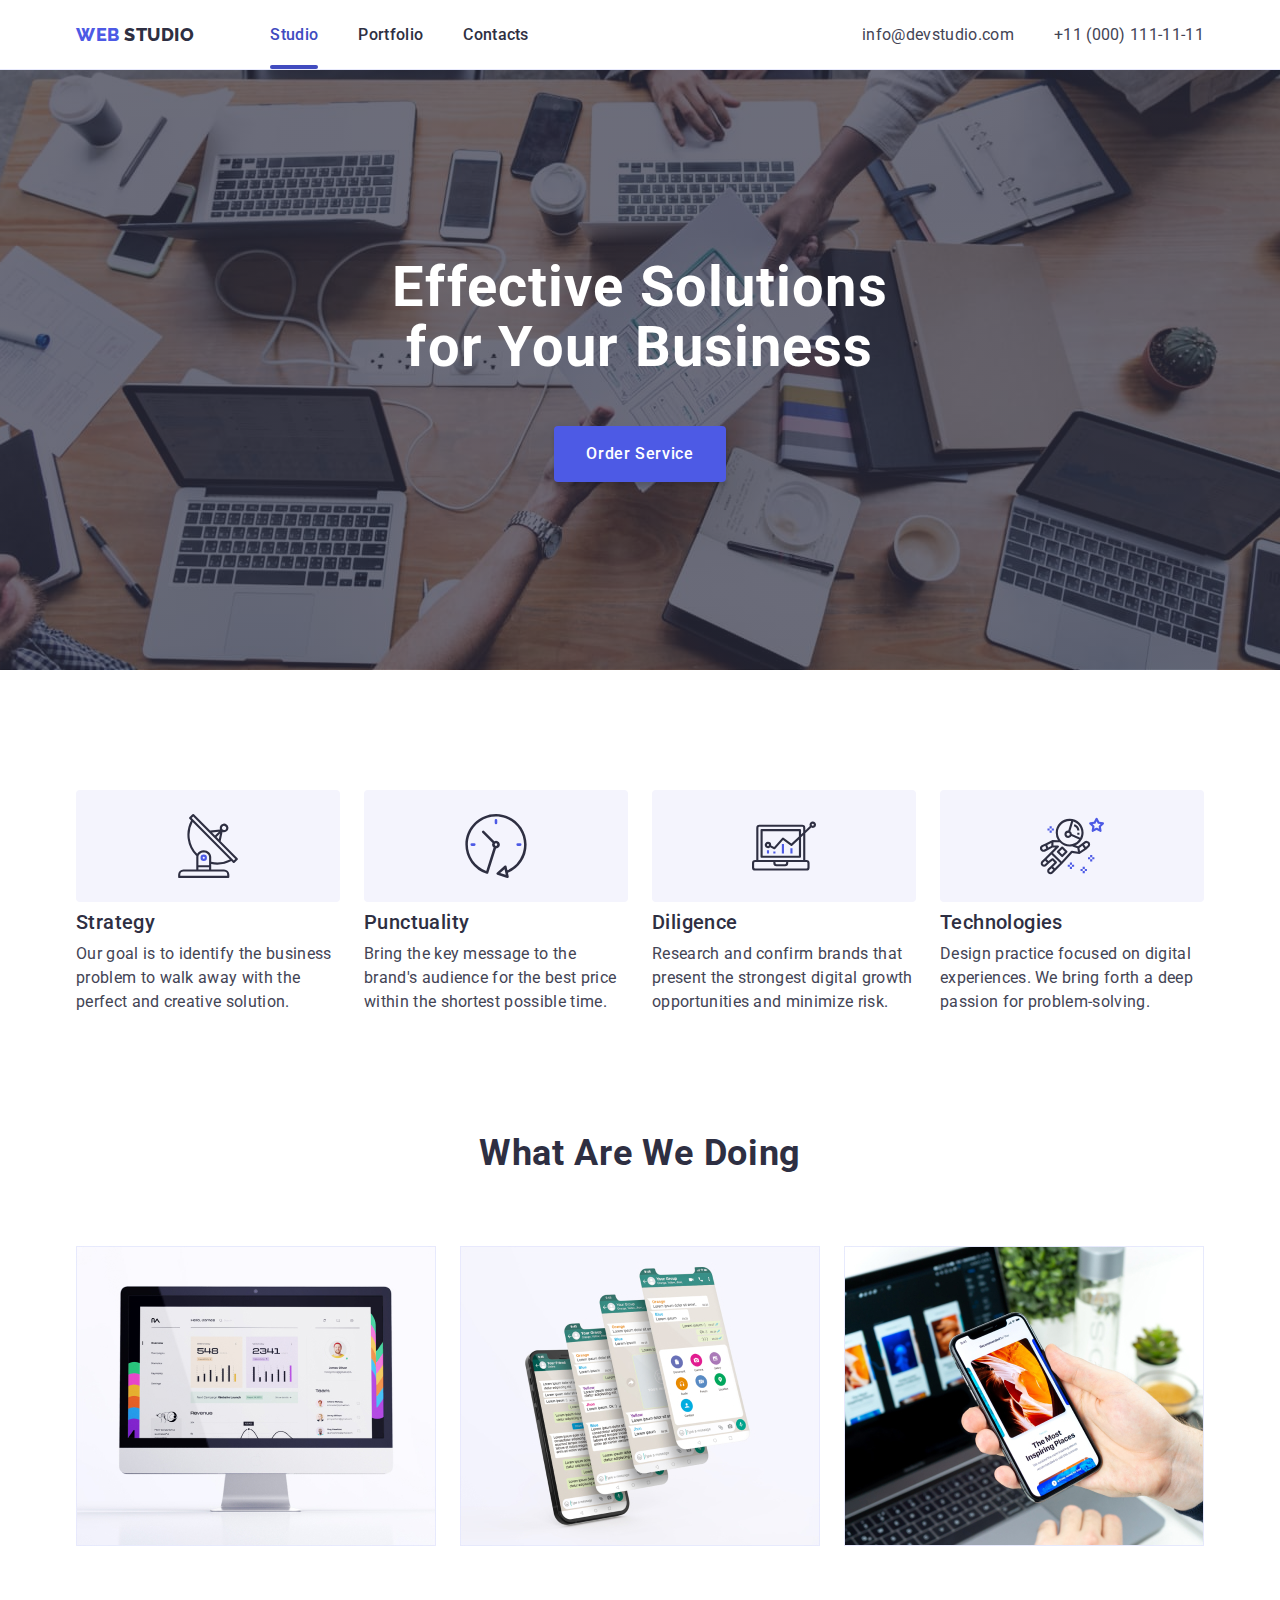
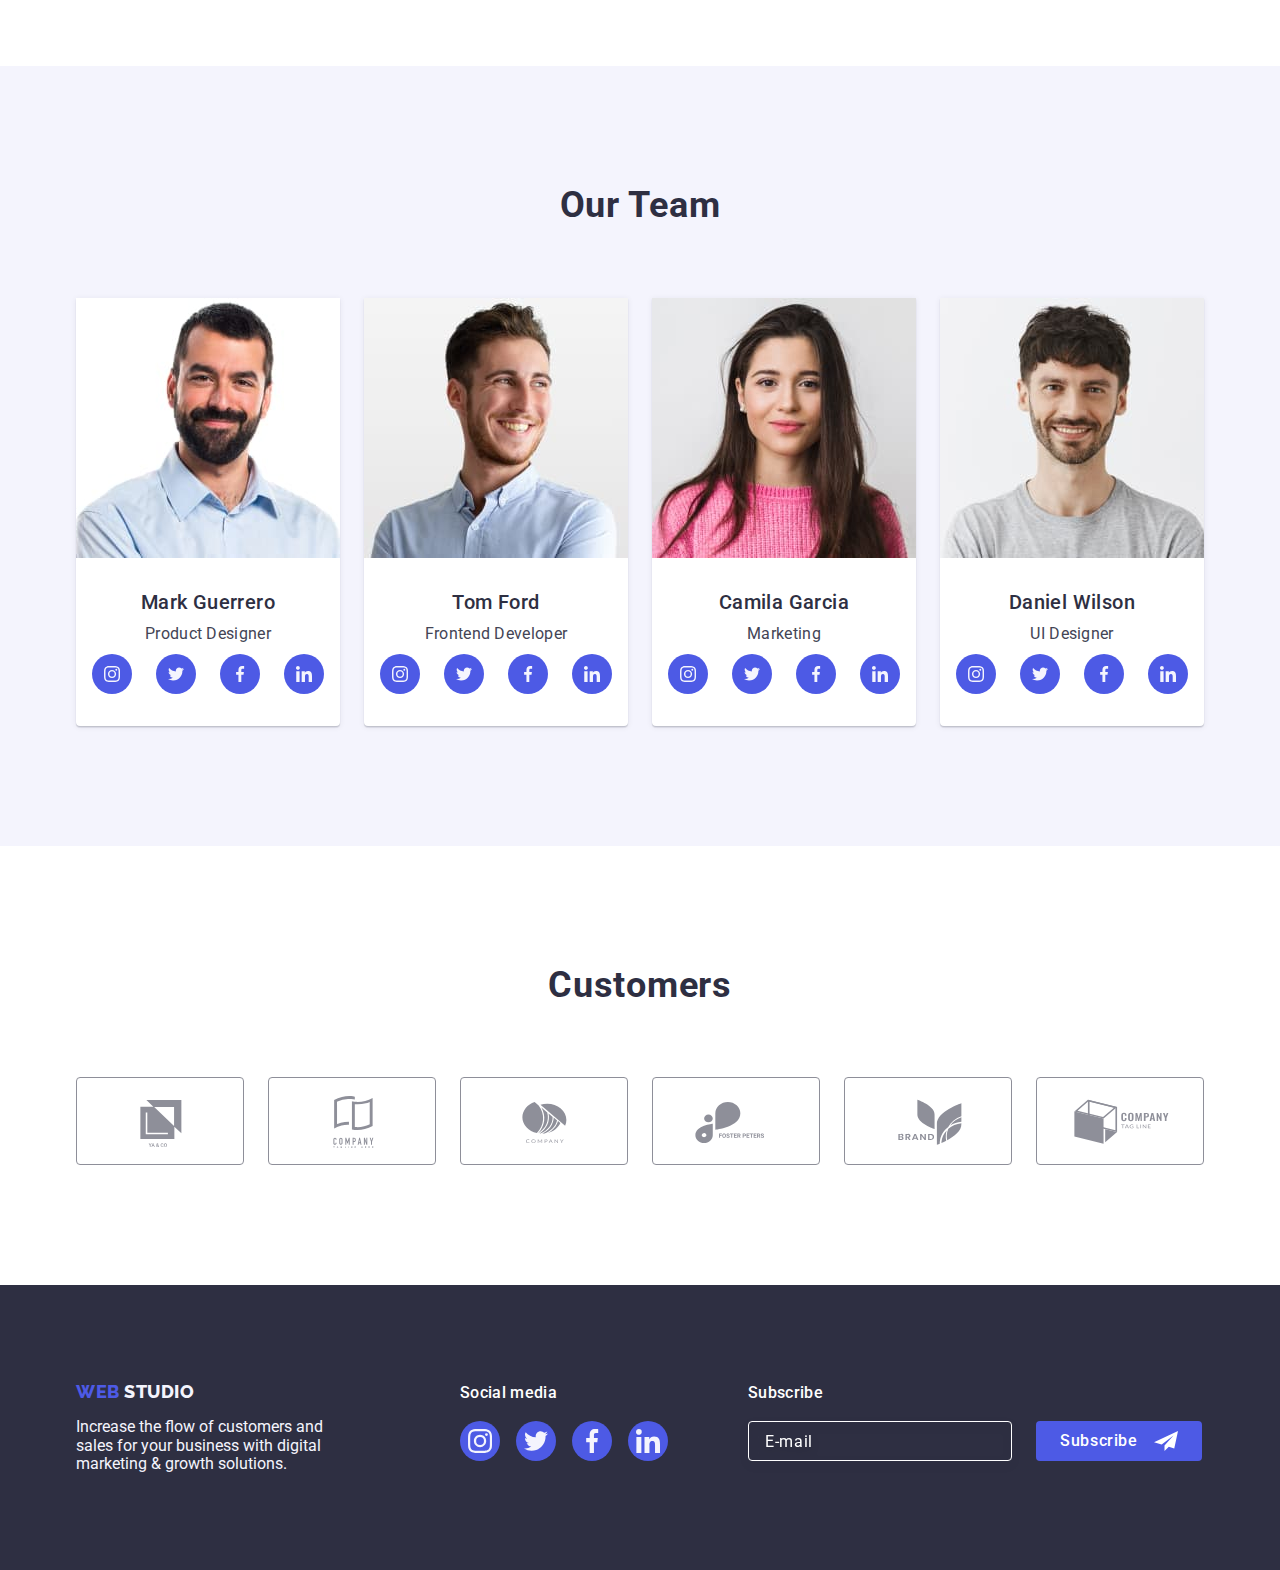
==== commit ed8e567d: "upg" ====
--- a/index.html
+++ b/index.html
@@ -199,13 +199,16 @@
                 <h2 class="work">What are we doing</h2>
                 <ul class="list works">
                     <li class="examples">
-                        <img src="./images/img1.jpg" alt="Computer" width="360">
+                        <img srcset="./images/img1.jpg 1x, ./images/img1@2x.jpg 2x" src="./images/img1.jpg"
+                            alt="Computer" width="360">
                     </li>
                     <li class="examples">
-                        <img src="./images/img2.jpg" alt="Phone" width="360">
+                        <img srcset="./images/img2.jpg 1x, ./images/img2@2x.jpg 2x" src="./images/img2.jpg" alt="Phone"
+                            width="360">
                     </li>
                     <li class="examples">
-                        <img src="./images/img3.jpg" alt="Computer-Phone" width="360">
+                        <img srcset="./images/img3.jpg 1x, ./images/img3@2x.jpg 2x" src="./images/img3.jpg"
+                            alt="Computer-Phone" width="360">
                     </li>
                 </ul>
             </div>
--- a/css/styles.css
+++ b/css/styles.css
@@ -85,8 +85,8 @@
 /*===================== Header + Navigation ======================*/
 
 .container {
-  padding-left: 16px;
-  padding-right: 16px;
+  padding-left: 15px;
+  padding-right: 15px;
   margin-left: auto;
   margin-right: auto;
 }
@@ -203,6 +203,10 @@
   .header-container {
     align-items: center;
     justify-content: space-between;
+  }
+
+  .modal-window {
+    width: 392px;
   }
 
   .mobile-menu-open {
@@ -1065,40 +1069,6 @@
     margin-left: 80px;
   }
 }
-/* 
-
-.dawn {
-  background-color: var(--background-hero-color);
-  padding-top: 100px;
-  padding-bottom: 100px;
-}
-
-.dawn-logo {
-  margin-right: 120px;
-}
-
-
-.social-media-area {
-  margin-right: 80px;
-}
-
-
-
-.subscribe-form {
-  display: flex;
-}
-
-.subscribe-email {
-  margin-right: 24px;
-}
-
-
-
-
-
-.subscribe-icon {
-  margin-left: 16px;
-} */
 
 /*============================= PORTFOLIO =====================*/
 
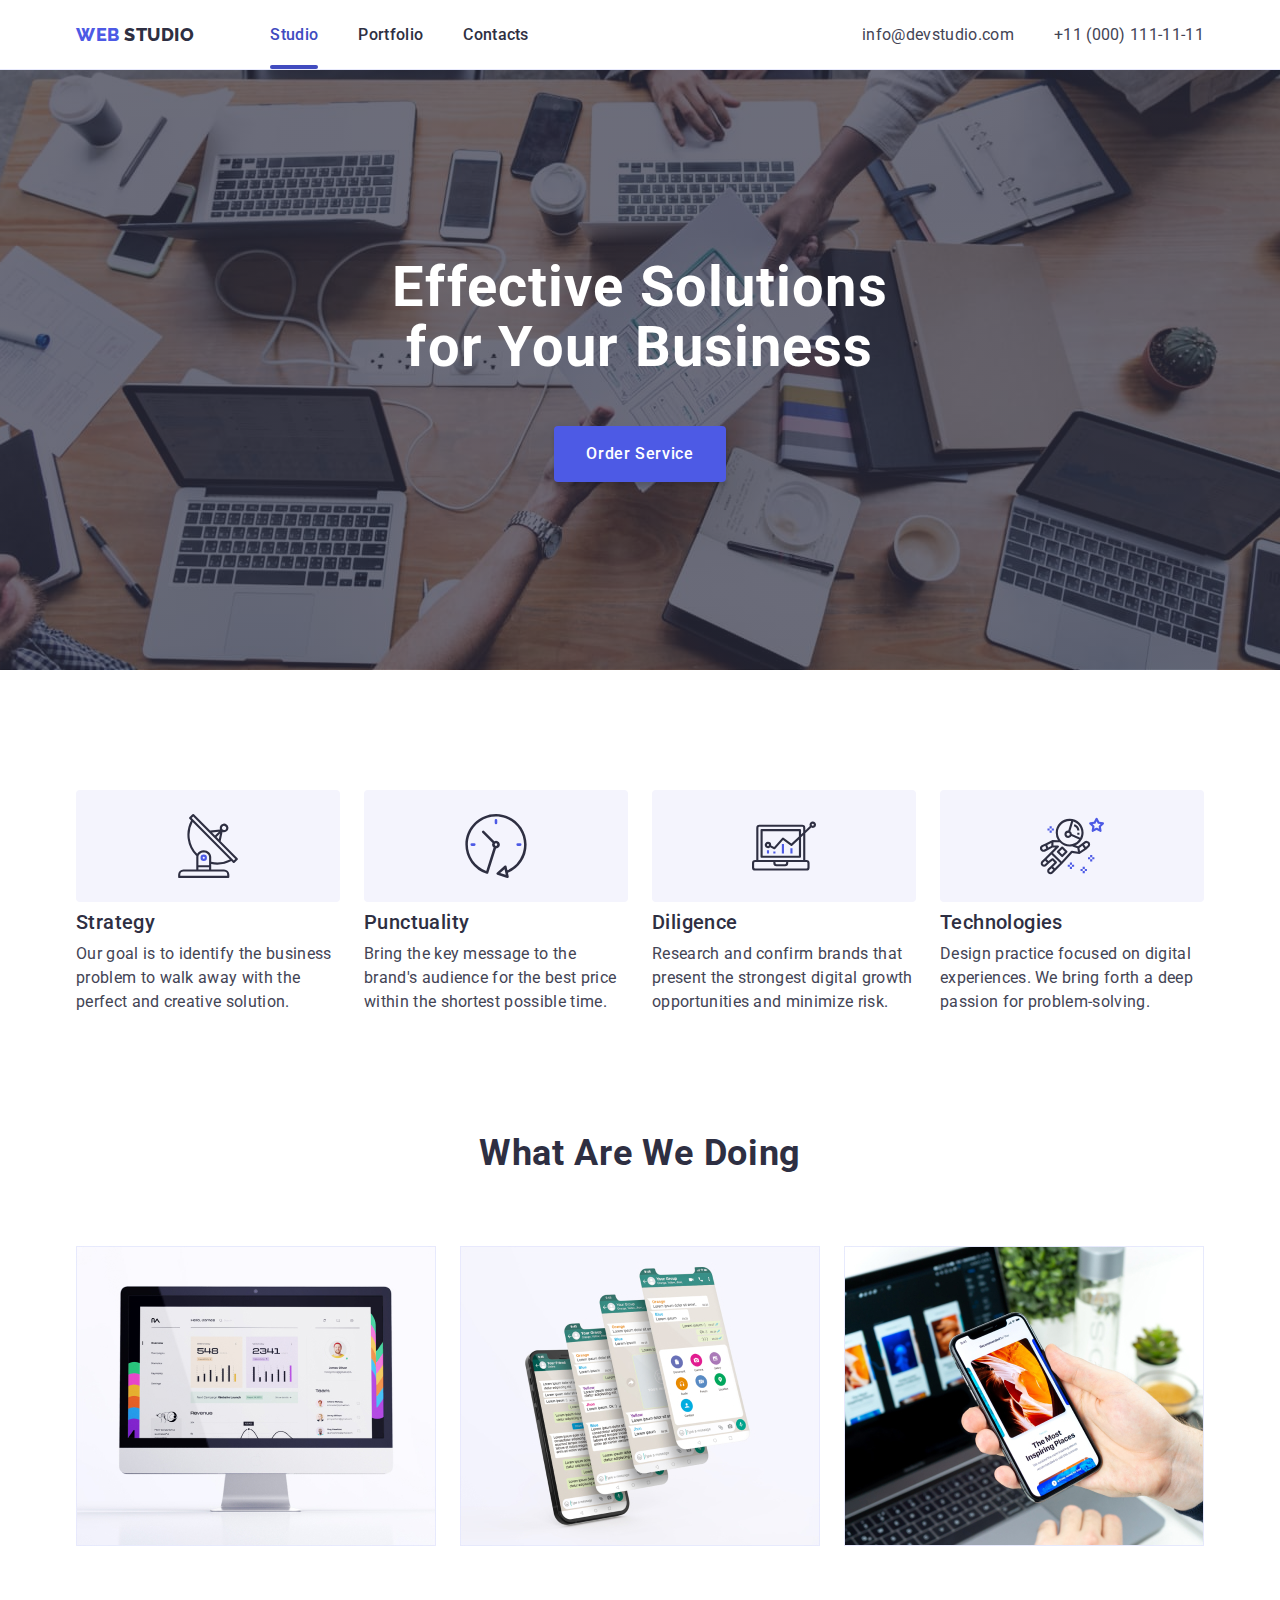
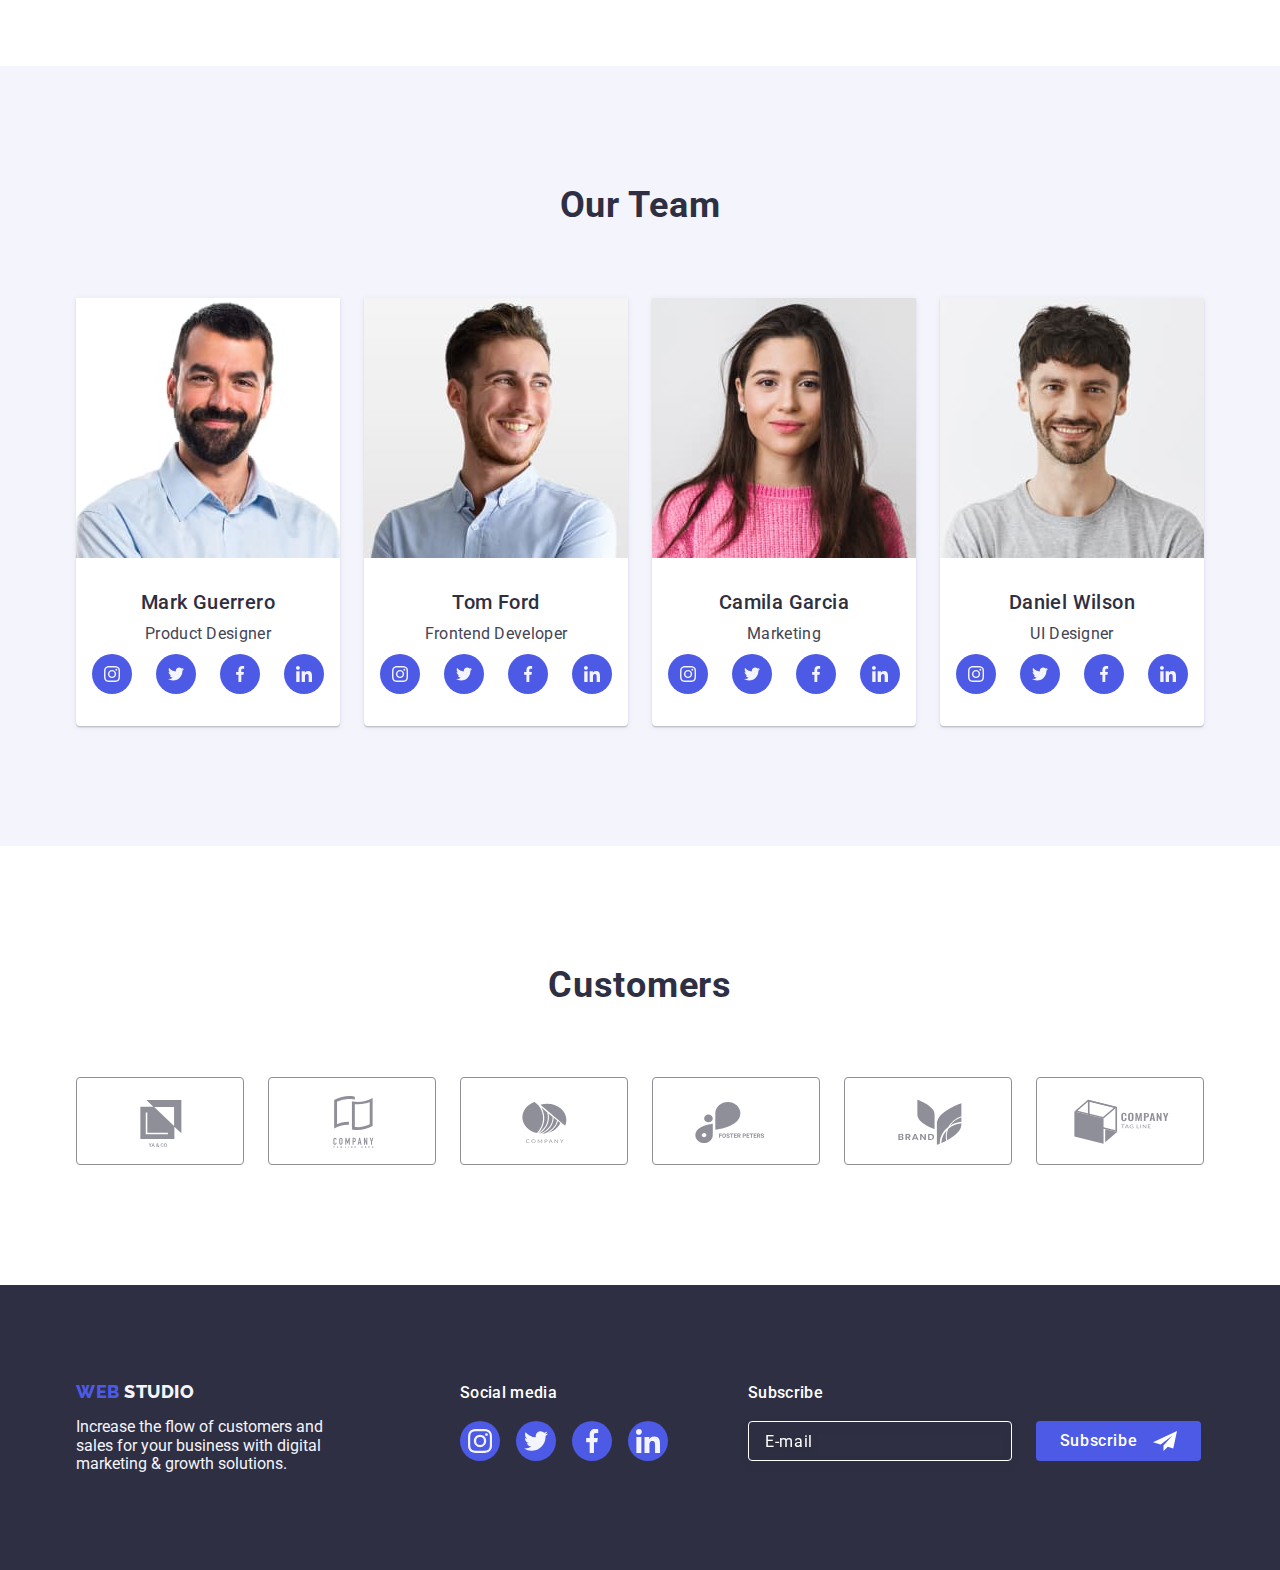
==== commit 3cb4c343: "upg" ====
--- a/index.html
+++ b/index.html
@@ -63,7 +63,7 @@
                 </button>
 
                 <ul class="mobile-menu-list">
-                    <li class="mobile-menu-navigation">
+                    <li class="mobile-menu-navigation current-mobile">
                         <a href="./index.html">Studio</a>
 
                     </li>
--- a/css/styles.css
+++ b/css/styles.css
@@ -261,7 +261,13 @@
     padding: 0;
   }
 
+  .current-mobile {
+    color: var(--logo-button-color);
+  }
+
   .mobile-menu-navigation {
+    color: var(--main-text-color);
+    transition: color 250ms cubic-bezier(0.4, 0, 0.2, 1);
     margin-bottom: 40px;
     font-weight: 700;
     font-size: 36px;
@@ -979,7 +985,6 @@
   margin-left: auto;
   margin-right: auto;
   gap: 16px;
-  padding: 8px 24px;
   border: none;
   border-radius: 4px;
   cursor: pointer;
